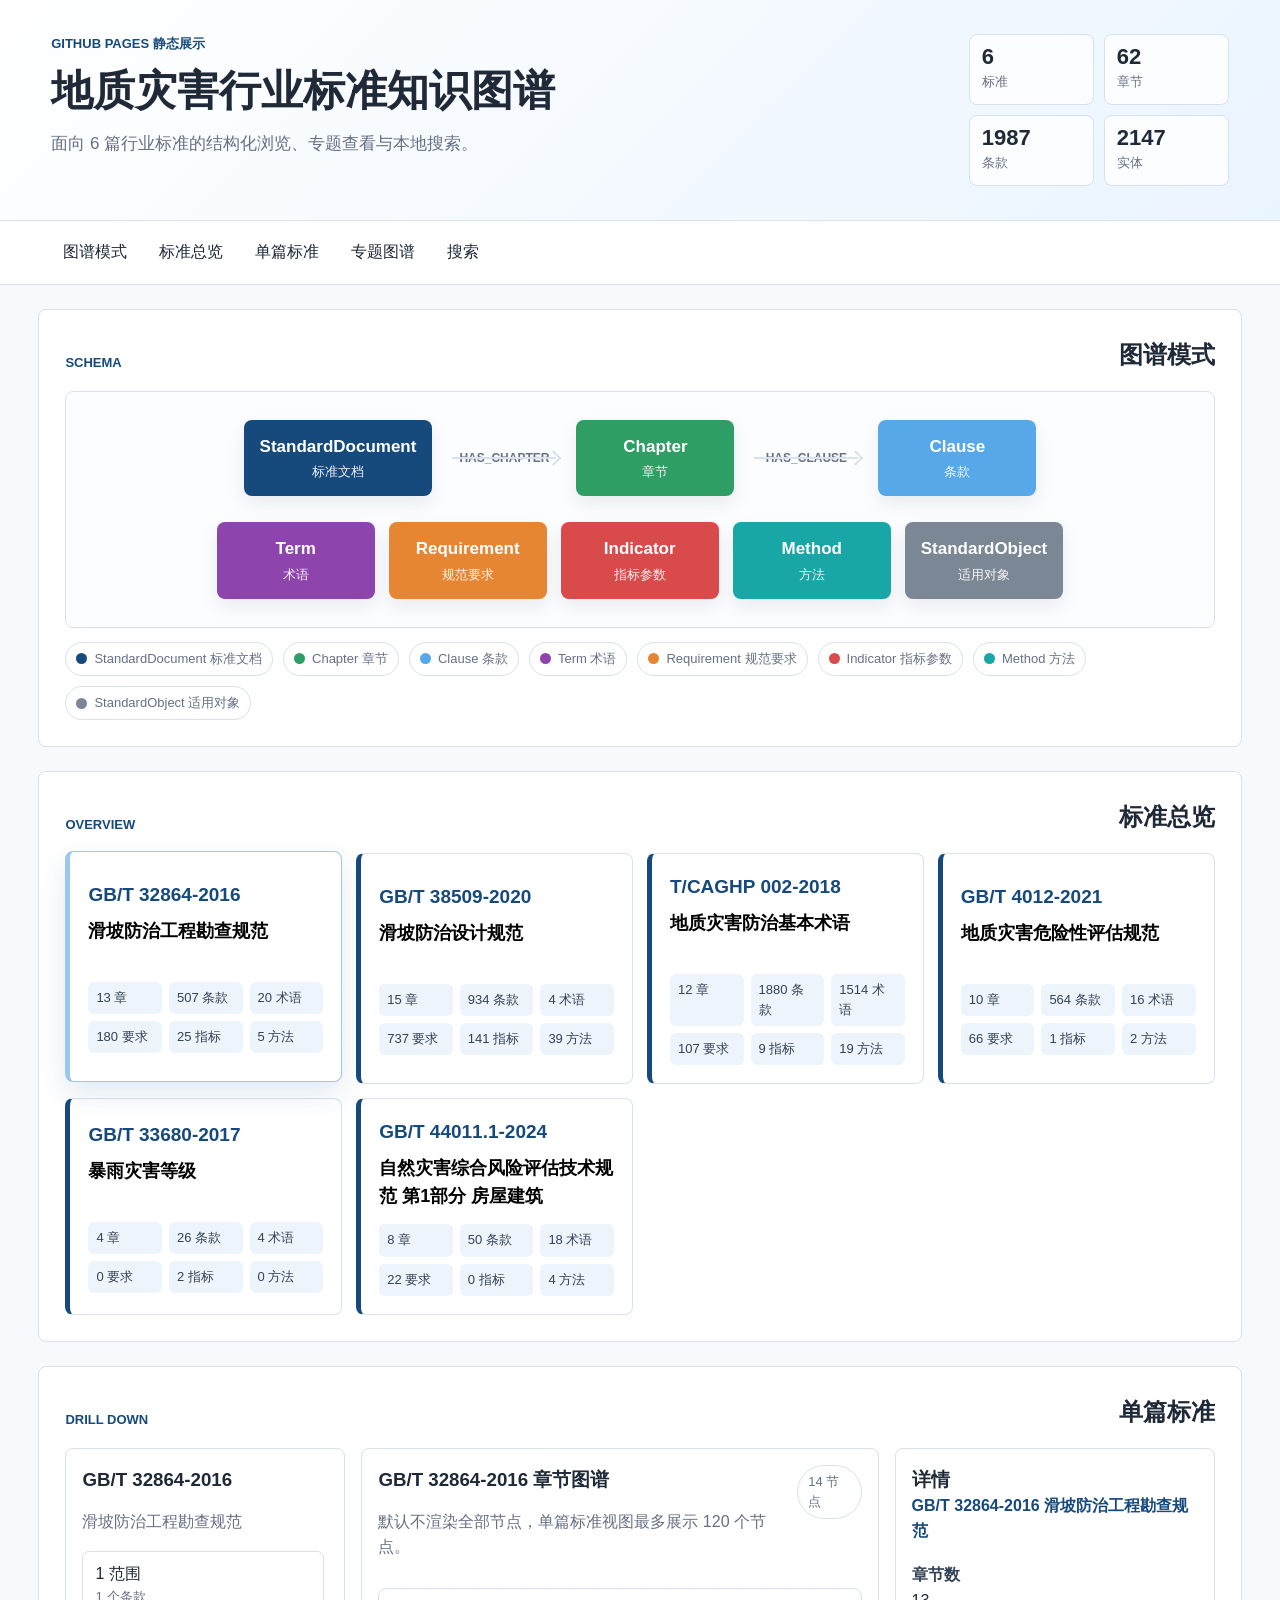
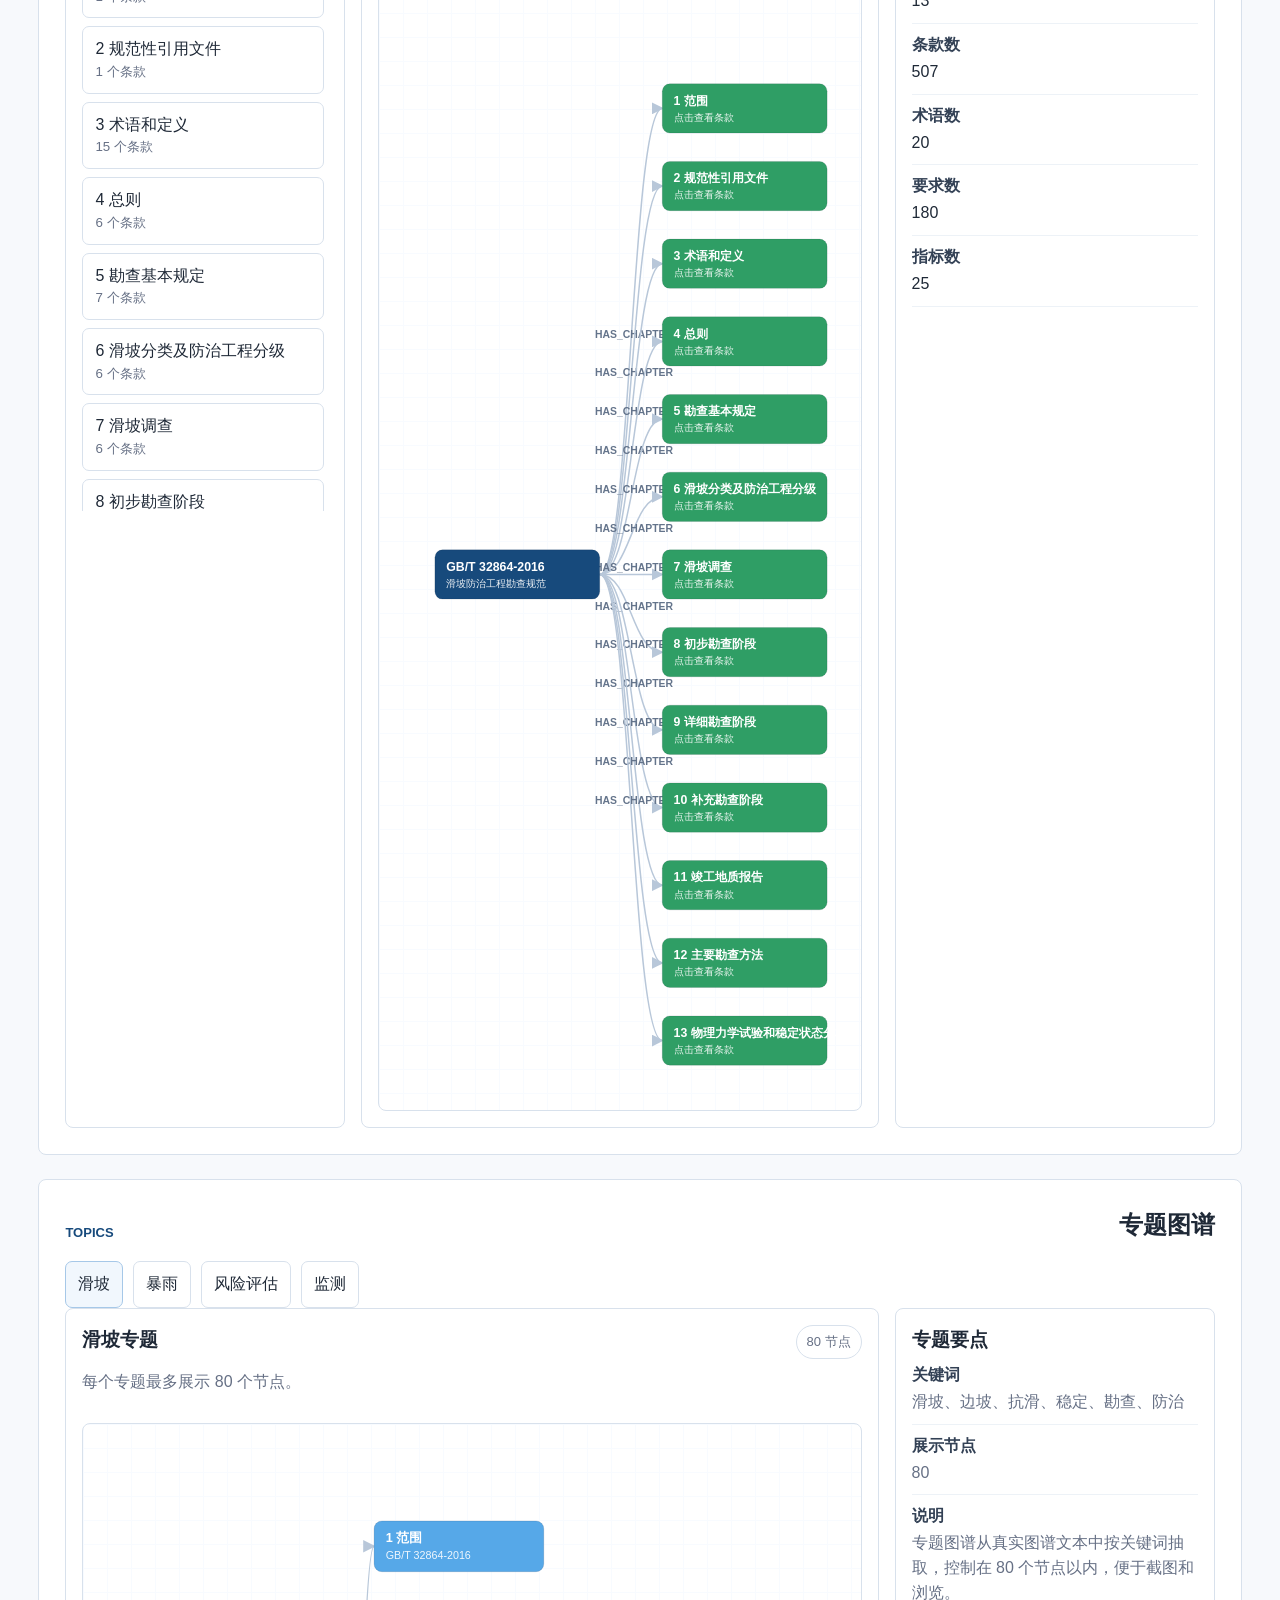
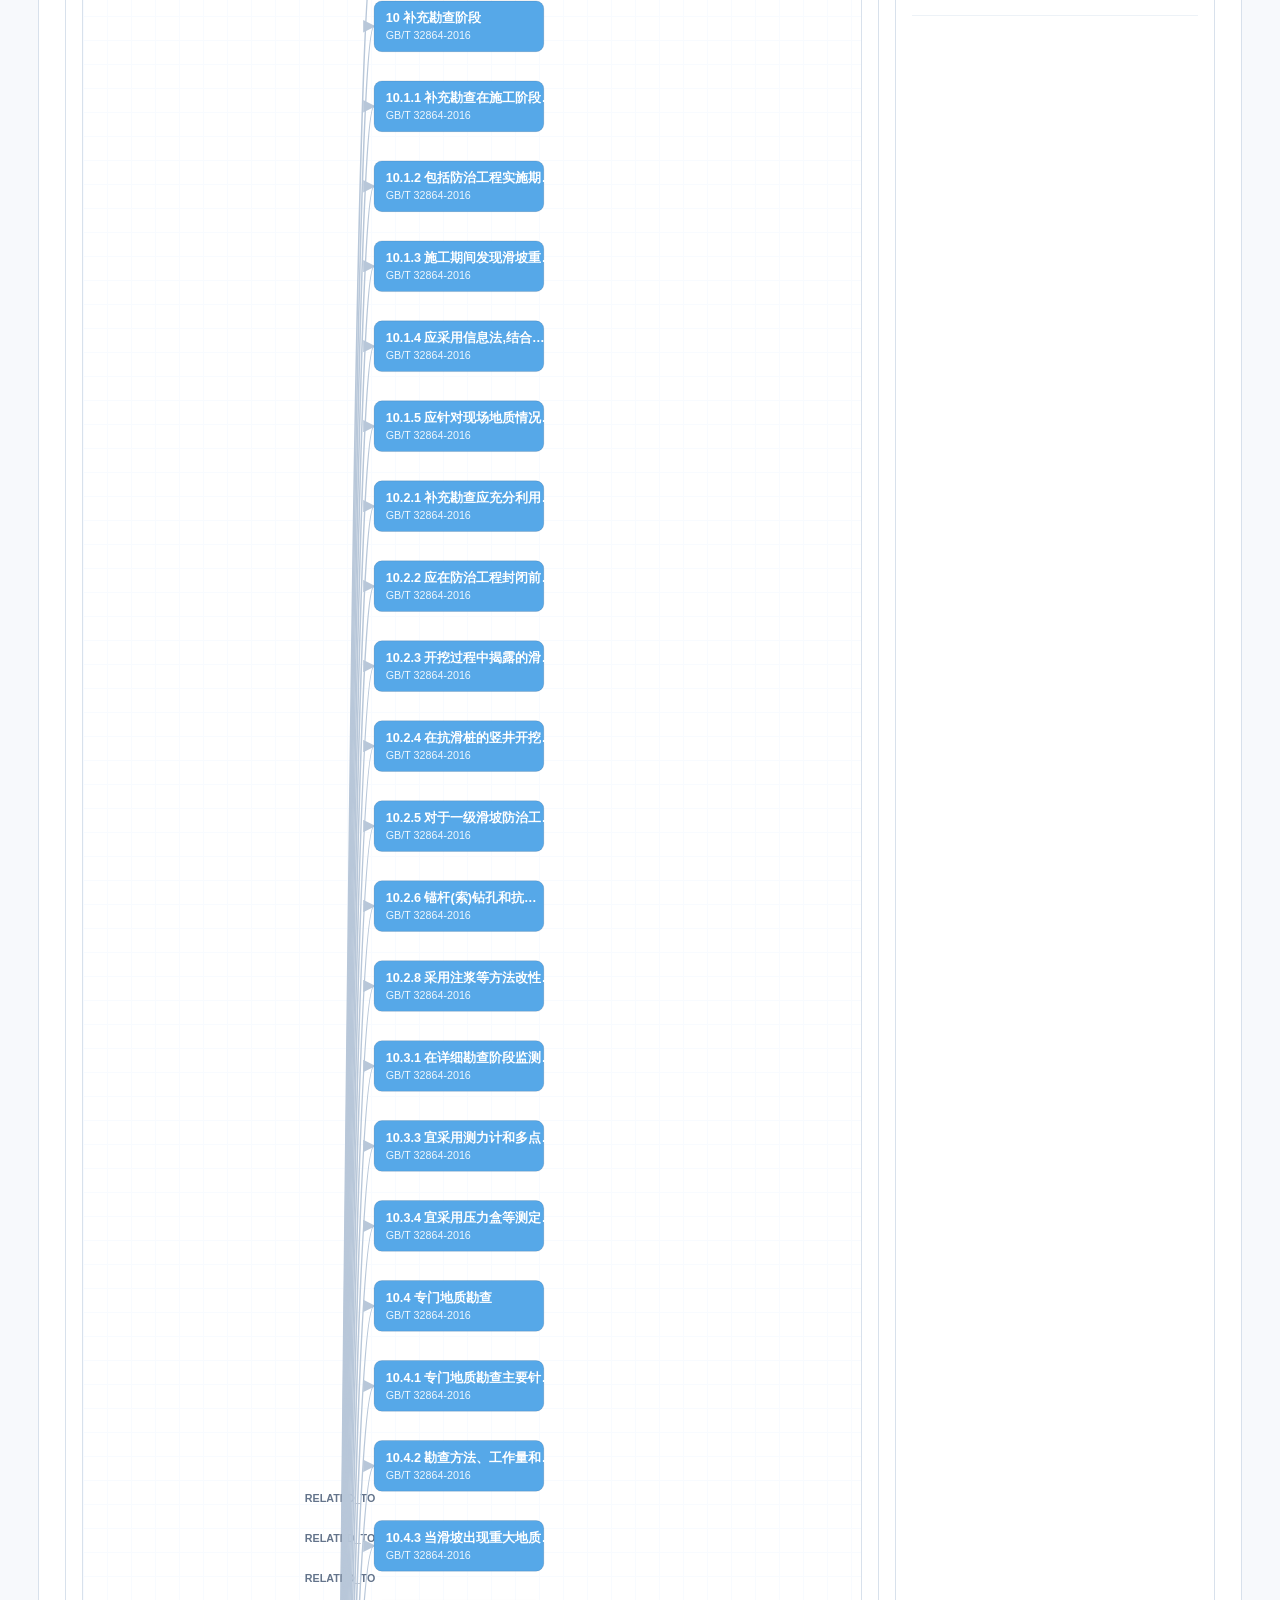
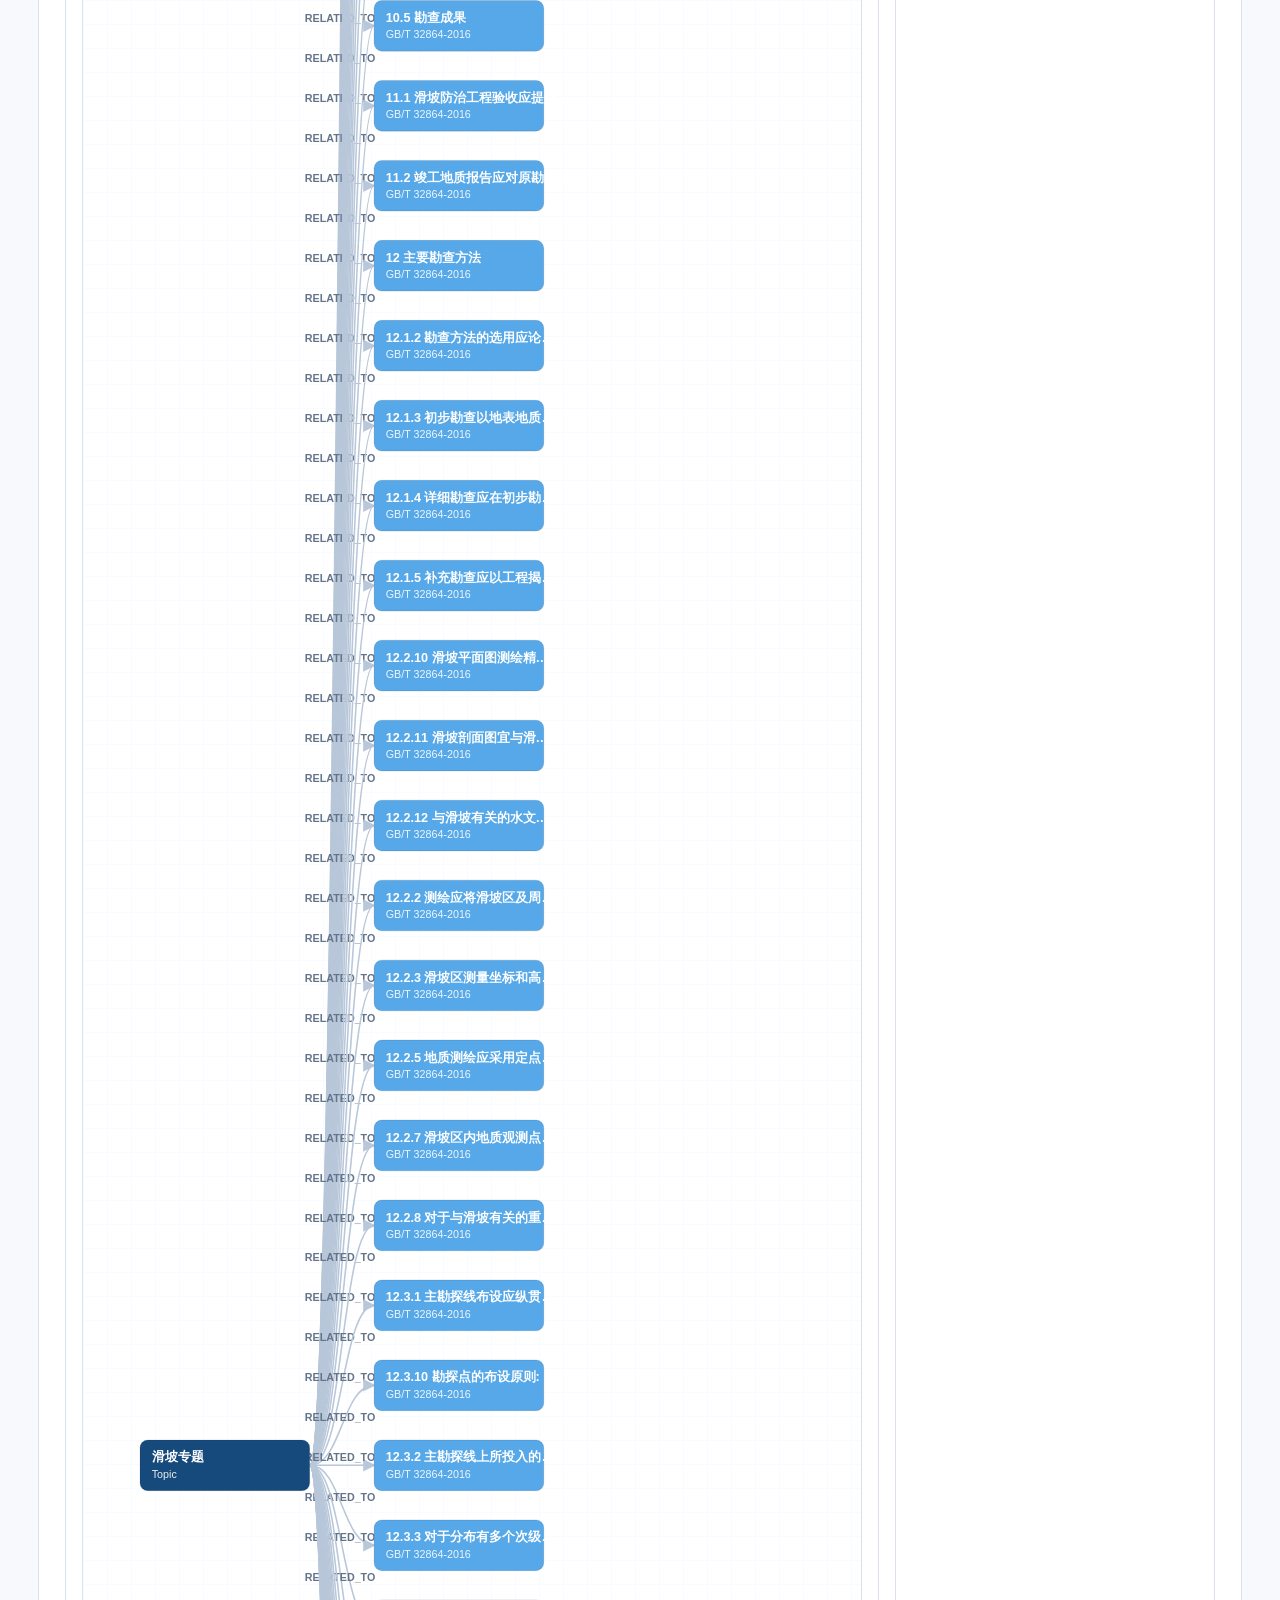
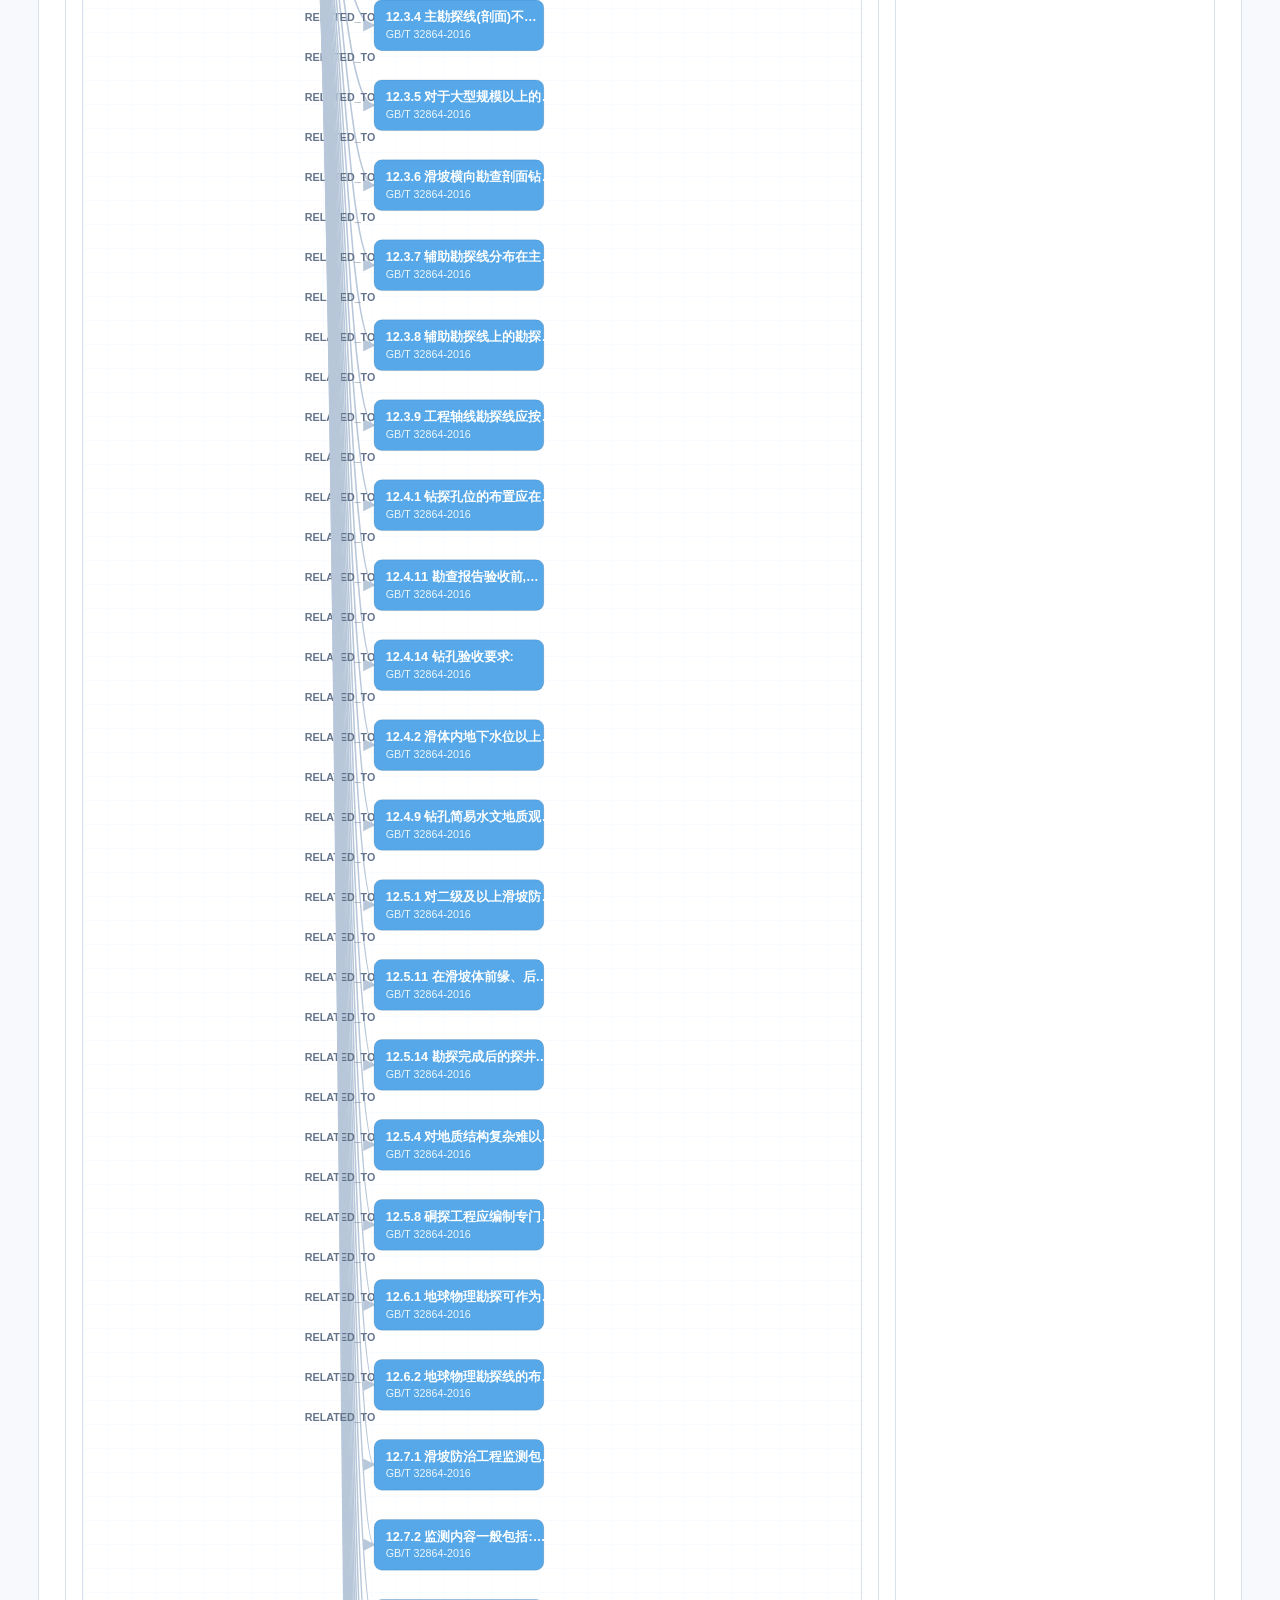
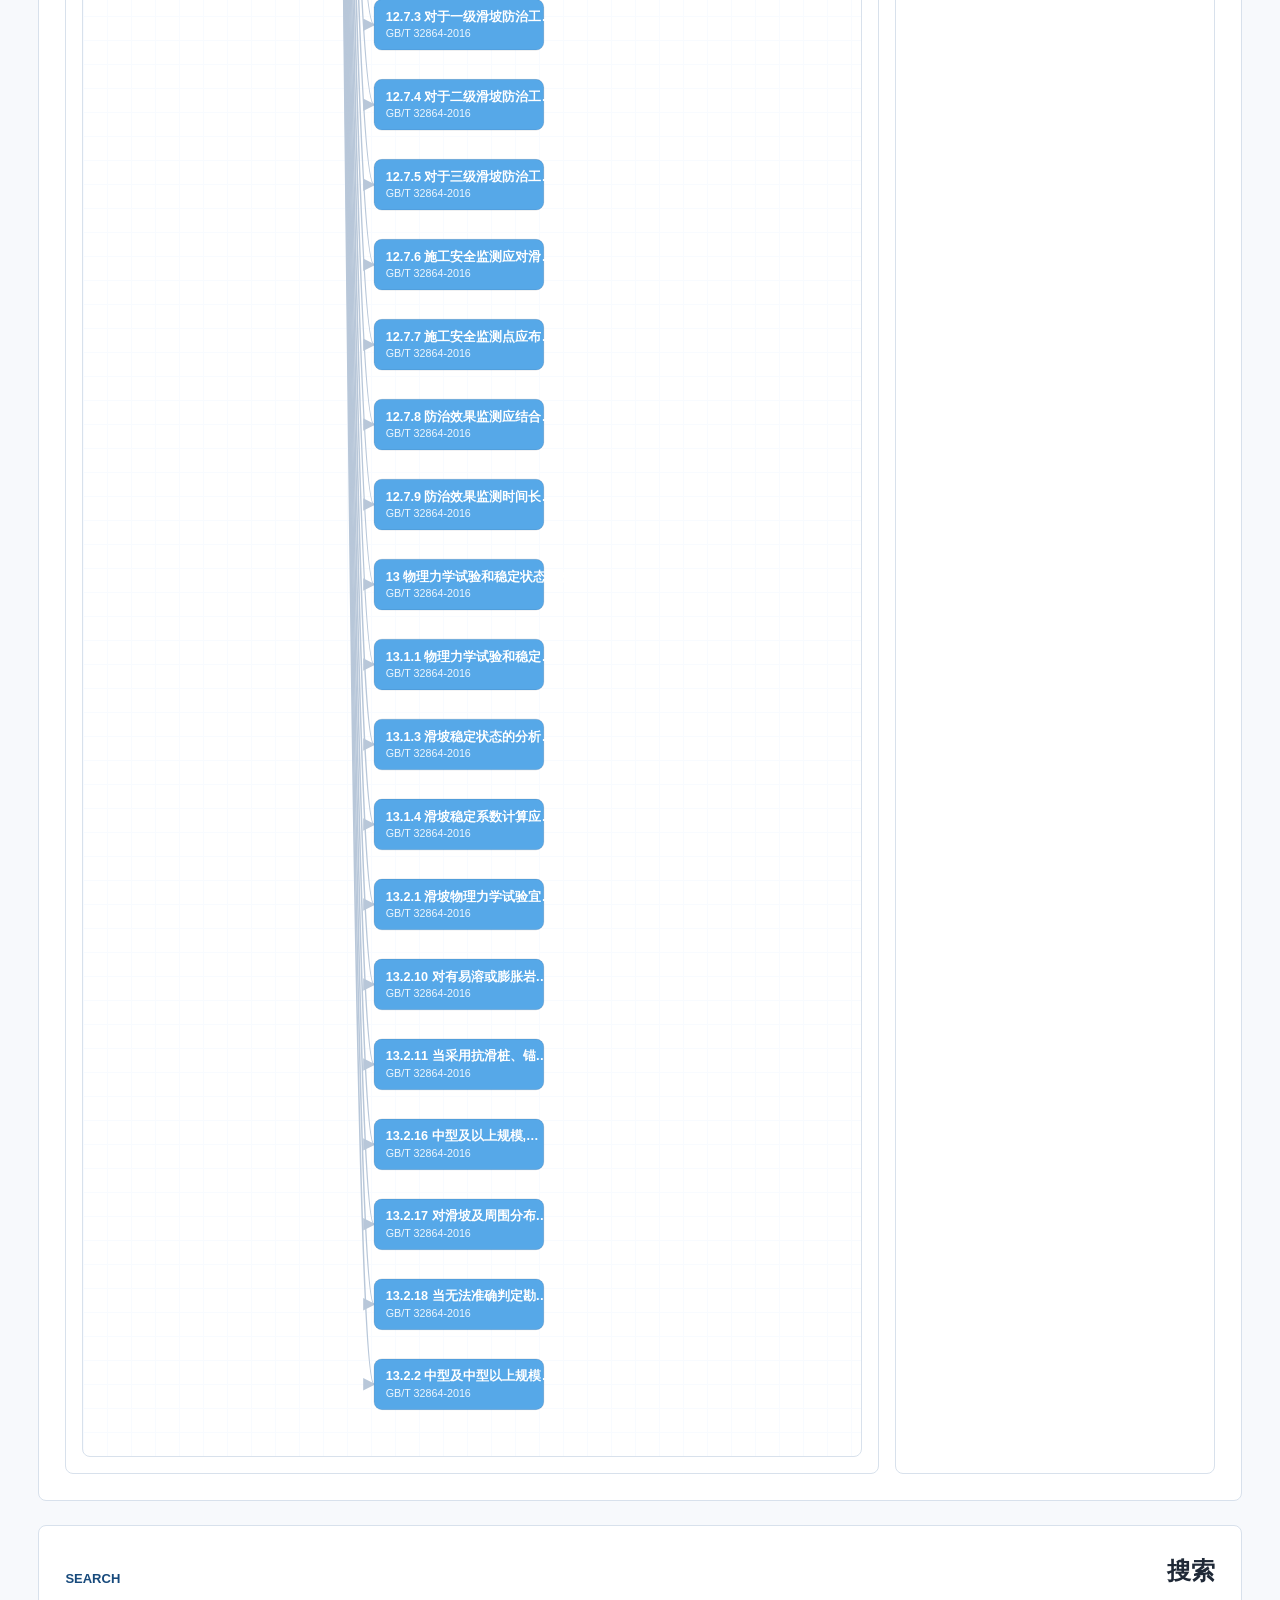
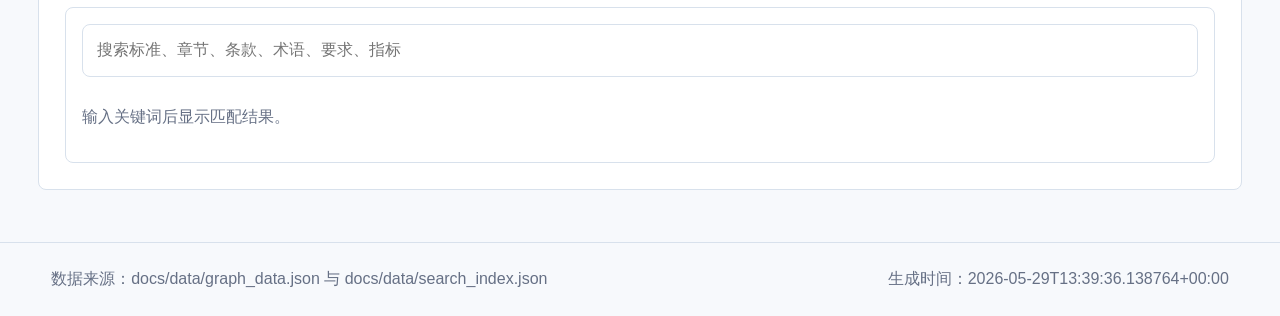
==== docs/index.html @ 3319485c "add GitHub Pages knowledge graph site" ====
<!doctype html>
<html lang="zh-CN">
<head>
  <meta charset="utf-8">
  <meta name="viewport" content="width=device-width, initial-scale=1">
  <title>地质灾害行业标准知识图谱</title>
  <link rel="stylesheet" href="assets/style.css">
</head>
<body>
  <header class="site-header">
    <div>
      <p class="eyebrow">GitHub Pages 静态展示</p>
      <h1>地质灾害行业标准知识图谱</h1>
      <p class="subtitle">面向 6 篇行业标准的结构化浏览、专题查看与本地搜索。</p>
    </div>
    <div class="header-stats" id="headerStats" aria-live="polite"></div>
  </header>

  <nav class="top-nav" aria-label="页面导航">
    <a href="#schema">图谱模式</a>
    <a href="#standards">标准总览</a>
    <a href="#single">单篇标准</a>
    <a href="#topics">专题图谱</a>
    <a href="#search">搜索</a>
  </nav>

  <main>
    <section class="section" id="schema">
      <div class="section-title">
        <p class="eyebrow">Schema</p>
        <h2>图谱模式</h2>
      </div>
      <div class="schema-panel" aria-label="知识图谱模式图">
        <div class="schema-row">
          <div class="schema-node standard">StandardDocument<br><span>标准文档</span></div>
          <div class="schema-arrow">HAS_CHAPTER</div>
          <div class="schema-node chapter">Chapter<br><span>章节</span></div>
          <div class="schema-arrow">HAS_CLAUSE</div>
          <div class="schema-node clause">Clause<br><span>条款</span></div>
        </div>
        <div class="schema-branches">
          <div class="schema-node term">Term<br><span>术语</span></div>
          <div class="schema-node requirement">Requirement<br><span>规范要求</span></div>
          <div class="schema-node indicator">Indicator<br><span>指标参数</span></div>
          <div class="schema-node method">Method<br><span>方法</span></div>
          <div class="schema-node object">StandardObject<br><span>适用对象</span></div>
        </div>
      </div>
      <div class="legend" id="legend"></div>
    </section>

    <section class="section" id="standards">
      <div class="section-title">
        <p class="eyebrow">Overview</p>
        <h2>标准总览</h2>
      </div>
      <div class="standard-grid" id="standardGrid"></div>
    </section>

    <section class="section" id="single">
      <div class="section-title">
        <p class="eyebrow">Drill Down</p>
        <h2>单篇标准</h2>
      </div>
      <div class="workspace">
        <aside class="browser-panel">
          <h3 id="activeStandardTitle">请选择一篇标准</h3>
          <p id="activeStandardMeta" class="muted">点击上方标准卡片后展示章节。</p>
          <div class="list" id="chapterList"></div>
        </aside>
        <section class="graph-panel">
          <div class="panel-toolbar">
            <div>
              <h3 id="graphTitle">标准章节图谱</h3>
              <p id="graphHint" class="muted">默认不渲染全部节点，单篇标准视图最多展示 120 个节点。</p>
            </div>
            <span class="node-counter" id="nodeCounter">0 节点</span>
          </div>
          <div class="graph-stage" id="graphStage" aria-label="知识图谱展示区"></div>
        </section>
        <aside class="detail-panel">
          <h3>详情</h3>
          <div id="detailBox" class="detail-box muted">点击章节、条款、术语、要求或指标查看详情。</div>
        </aside>
      </div>
    </section>

    <section class="section" id="topics">
      <div class="section-title">
        <p class="eyebrow">Topics</p>
        <h2>专题图谱</h2>
      </div>
      <div class="topic-actions" id="topicActions"></div>
      <div class="topic-layout">
        <div class="graph-panel">
          <div class="panel-toolbar">
            <div>
              <h3 id="topicTitle">滑坡专题</h3>
              <p class="muted">每个专题最多展示 80 个节点。</p>
            </div>
            <span class="node-counter" id="topicCounter">0 节点</span>
          </div>
          <div class="graph-stage compact" id="topicStage" aria-label="专题图谱展示区"></div>
        </div>
        <aside class="detail-panel">
          <h3>专题要点</h3>
          <div id="topicDetail" class="detail-box muted"></div>
        </aside>
      </div>
    </section>

    <section class="section" id="search">
      <div class="section-title">
        <p class="eyebrow">Search</p>
        <h2>搜索</h2>
      </div>
      <div class="search-panel">
        <input id="searchInput" type="search" placeholder="搜索标准、章节、条款、术语、要求、指标" autocomplete="off">
        <div id="searchResults" class="search-results"></div>
      </div>
    </section>
  </main>

  <footer>
    <span>数据来源：docs/data/graph_data.json 与 docs/data/search_index.json</span>
    <span id="generatedAt"></span>
  </footer>

  <iframe id="graphDataFrame" title="graph data" src="data/graph_data.json" hidden></iframe>
  <iframe id="searchDataFrame" title="search data" src="data/search_index.json" hidden></iframe>
  <script src="assets/app.js"></script>
</body>
</html>
---- docs/assets/style.css ----
:root {
  --bg: #f7f9fc;
  --panel: #ffffff;
  --ink: #1f2937;
  --muted: #667085;
  --line: #d8e1ec;
  --soft: #eef4fb;
  --standard: #174a7c;
  --chapter: #2f9e65;
  --clause: #56a8e8;
  --term: #8e44ad;
  --requirement: #e68632;
  --indicator: #d94b4b;
  --method: #18a6a6;
  --object: #7b8794;
}

* {
  box-sizing: border-box;
}

body {
  margin: 0;
  background: var(--bg);
  color: var(--ink);
  font-family: -apple-system, BlinkMacSystemFont, "Segoe UI", "PingFang SC", "Microsoft YaHei", sans-serif;
  line-height: 1.55;
}

button,
input {
  font: inherit;
}

.site-header {
  display: flex;
  justify-content: space-between;
  gap: 24px;
  padding: 34px clamp(20px, 4vw, 56px);
  background: linear-gradient(135deg, #ffffff 0%, #eaf4ff 100%);
  border-bottom: 1px solid var(--line);
}

.site-header h1 {
  margin: 4px 0 8px;
  font-size: clamp(28px, 4vw, 42px);
  letter-spacing: 0;
}

.subtitle {
  margin: 0;
  color: var(--muted);
  font-size: 17px;
}

.eyebrow {
  margin: 0;
  color: var(--standard);
  font-size: 13px;
  font-weight: 700;
  text-transform: uppercase;
}

.header-stats {
  display: grid;
  grid-template-columns: repeat(2, minmax(92px, 1fr));
  gap: 10px;
  min-width: 260px;
  align-self: center;
}

.stat-pill {
  padding: 10px 12px;
  border: 1px solid var(--line);
  border-radius: 8px;
  background: rgba(255, 255, 255, .78);
}

.stat-pill strong {
  display: block;
  font-size: 22px;
  line-height: 1.1;
}

.stat-pill span {
  color: var(--muted);
  font-size: 13px;
}

.top-nav {
  position: sticky;
  top: 0;
  z-index: 20;
  display: flex;
  gap: 8px;
  padding: 12px clamp(20px, 4vw, 56px);
  background: rgba(255, 255, 255, .94);
  border-bottom: 1px solid var(--line);
  backdrop-filter: blur(10px);
}

.top-nav a {
  color: var(--ink);
  text-decoration: none;
  padding: 7px 12px;
  border-radius: 6px;
}

.top-nav a:hover {
  background: var(--soft);
  color: var(--standard);
}

main {
  padding: 0 clamp(16px, 3vw, 42px) 28px;
}

.section {
  max-width: 1440px;
  margin: 24px auto;
  padding: 26px;
  background: var(--panel);
  border: 1px solid var(--line);
  border-radius: 8px;
}

.section-title {
  display: flex;
  align-items: flex-end;
  justify-content: space-between;
  gap: 20px;
  margin-bottom: 18px;
}

.section-title h2,
.panel-toolbar h3,
.browser-panel h3,
.detail-panel h3 {
  margin: 0;
}

.schema-panel {
  padding: 28px;
  border: 1px solid var(--line);
  border-radius: 8px;
  background: #fbfdff;
  overflow-x: auto;
}

.schema-row,
.schema-branches {
  display: flex;
  align-items: center;
  justify-content: center;
  gap: 14px;
}

.schema-branches {
  margin-top: 26px;
  flex-wrap: wrap;
}

.schema-node {
  min-width: 158px;
  padding: 14px 16px;
  color: #fff;
  text-align: center;
  border-radius: 8px;
  box-shadow: 0 8px 18px rgba(31, 41, 55, .08);
  font-size: 17px;
  font-weight: 700;
}

.schema-node span {
  display: block;
  margin-top: 2px;
  font-size: 13px;
  font-weight: 500;
  opacity: .92;
}

.standard,
.type-StandardDocument { background: var(--standard); }
.chapter,
.type-Chapter { background: var(--chapter); }
.clause,
.type-Clause { background: var(--clause); }
.term,
.type-Term { background: var(--term); }
.requirement,
.type-Requirement { background: var(--requirement); }
.indicator,
.type-Indicator { background: var(--indicator); }
.method,
.type-Method { background: var(--method); }
.object,
.type-StandardObject { background: var(--object); }

.schema-arrow {
  position: relative;
  min-width: 116px;
  color: var(--muted);
  text-align: center;
  font-size: 12px;
  font-weight: 700;
}

.schema-arrow::before {
  content: "";
  position: absolute;
  left: 6px;
  right: 6px;
  top: 50%;
  height: 2px;
  background: var(--line);
  transform: translateY(-50%);
  z-index: 0;
}

.schema-arrow::after {
  content: "";
  position: absolute;
  right: 3px;
  top: 50%;
  width: 9px;
  height: 9px;
  border-top: 2px solid var(--line);
  border-right: 2px solid var(--line);
  transform: translateY(-50%) rotate(45deg);
}

.schema-arrow {
  text-shadow: 0 0 6px #fff;
}

.legend,
.topic-actions {
  display: flex;
  gap: 10px;
  flex-wrap: wrap;
  margin-top: 14px;
}

.legend-item,
.node-counter,
.tag {
  display: inline-flex;
  align-items: center;
  gap: 7px;
  padding: 6px 10px;
  border: 1px solid var(--line);
  border-radius: 999px;
  background: #fff;
  color: var(--muted);
  font-size: 13px;
}

.legend-dot {
  width: 11px;
  height: 11px;
  border-radius: 50%;
}

.standard-grid {
  display: grid;
  grid-template-columns: repeat(auto-fit, minmax(260px, 1fr));
  gap: 14px;
}

.standard-card {
  min-height: 190px;
  padding: 18px;
  text-align: left;
  border: 1px solid var(--line);
  border-left: 5px solid var(--standard);
  border-radius: 8px;
  background: #fff;
  cursor: pointer;
  transition: transform .16s ease, box-shadow .16s ease, border-color .16s ease;
}

.standard-card:hover,
.standard-card.active {
  transform: translateY(-2px);
  border-color: #9cc7ec;
  box-shadow: 0 12px 28px rgba(23, 74, 124, .12);
}

.standard-card strong {
  display: block;
  color: var(--standard);
  font-size: 19px;
}

.standard-card h3 {
  min-height: 50px;
  margin: 8px 0 14px;
  font-size: 18px;
}

.card-stats {
  display: grid;
  grid-template-columns: repeat(3, 1fr);
  gap: 7px;
}

.card-stats span {
  padding: 6px 8px;
  border-radius: 6px;
  background: var(--soft);
  color: #334155;
  font-size: 13px;
}

.workspace,
.topic-layout {
  display: grid;
  grid-template-columns: 280px minmax(0, 1fr) 320px;
  gap: 16px;
}

.topic-layout {
  grid-template-columns: minmax(0, 1fr) 320px;
}

.browser-panel,
.graph-panel,
.detail-panel,
.search-panel {
  min-width: 0;
  padding: 16px;
  border: 1px solid var(--line);
  border-radius: 8px;
  background: #fff;
}

.panel-toolbar {
  display: flex;
  align-items: flex-start;
  justify-content: space-between;
  gap: 16px;
  margin-bottom: 12px;
}

.muted {
  color: var(--muted);
}

.list {
  display: grid;
  gap: 8px;
  max-height: 560px;
  overflow: auto;
  padding-right: 4px;
}

.list-button,
.topic-button {
  width: 100%;
  padding: 10px 12px;
  text-align: left;
  color: var(--ink);
  border: 1px solid var(--line);
  border-radius: 7px;
  background: #fff;
  cursor: pointer;
}

.list-button:hover,
.list-button.active,
.topic-button:hover,
.topic-button.active {
  border-color: #a6c8e8;
  background: #f1f7fd;
}

.list-button small {
  display: block;
  color: var(--muted);
}

.topic-button {
  width: auto;
}

.graph-stage {
  min-height: 560px;
  padding: 18px;
  border: 1px solid var(--line);
  border-radius: 8px;
  background:
    linear-gradient(#f8fbff 1px, transparent 1px),
    linear-gradient(90deg, #f8fbff 1px, transparent 1px);
  background-size: 24px 24px;
  overflow: auto;
}

.graph-stage.compact {
  min-height: 430px;
}

.graph-svg {
  width: 100%;
  min-width: 720px;
  height: auto;
  display: block;
}

.graph-edge {
  stroke: #b8c7d9;
  stroke-width: 1.6;
}

.graph-edge-label {
  fill: #64748b;
  font-size: 11px;
  font-weight: 600;
}

.graph-node rect {
  stroke: rgba(15, 23, 42, .12);
  stroke-width: 1;
  cursor: pointer;
}

.graph-node text {
  fill: #fff;
  font-size: 13px;
  font-weight: 700;
  pointer-events: none;
}

.graph-node .sub {
  font-size: 11px;
  font-weight: 500;
  opacity: .9;
}

.detail-box {
  max-height: 650px;
  overflow: auto;
}

.detail-box h4 {
  margin: 0 0 10px;
  color: var(--standard);
}

.detail-row {
  padding: 9px 0;
  border-bottom: 1px solid #edf2f7;
}

.detail-row b {
  display: block;
  margin-bottom: 2px;
  color: #334155;
}

.entity-group {
  margin-top: 12px;
}

.entity-list {
  display: grid;
  gap: 8px;
}

.entity-button {
  padding: 8px 10px;
  text-align: left;
  border: 1px solid var(--line);
  border-radius: 7px;
  background: #fbfdff;
  cursor: pointer;
}

.entity-button:hover {
  background: var(--soft);
}

.search-panel input {
  width: 100%;
  padding: 13px 14px;
  border: 1px solid var(--line);
  border-radius: 8px;
  outline: none;
}

.search-panel input:focus {
  border-color: #7bb6e8;
  box-shadow: 0 0 0 4px rgba(86, 168, 232, .14);
}

.search-results {
  display: grid;
  gap: 8px;
  margin-top: 12px;
}

.search-result {
  padding: 12px;
  text-align: left;
  border: 1px solid var(--line);
  border-radius: 8px;
  background: #fff;
  cursor: pointer;
}

.search-result:hover {
  background: #f7fbff;
}

.search-result strong {
  display: block;
}

footer {
  display: flex;
  justify-content: space-between;
  gap: 16px;
  padding: 24px clamp(20px, 4vw, 56px);
  color: var(--muted);
  border-top: 1px solid var(--line);
}

.load-error {
  max-width: 860px;
  margin: 30px auto;
  padding: 18px;
  border: 1px solid #f0b7b7;
  border-radius: 8px;
  background: #fff7f7;
  color: #8a1f1f;
}

@media (max-width: 1100px) {
  .site-header,
  .workspace,
  .topic-layout {
    grid-template-columns: 1fr;
  }

  .site-header {
    display: block;
  }

  .header-stats {
    margin-top: 20px;
  }

  .workspace,
  .topic-layout {
    display: grid;
  }
}

@media (max-width: 760px) {
  .top-nav {
    overflow-x: auto;
  }

  .section {
    padding: 18px;
  }

  .schema-row {
    justify-content: flex-start;
  }

  .schema-node {
    min-width: 145px;
  }

  .header-stats,
  .card-stats {
    grid-template-columns: repeat(2, 1fr);
  }
}
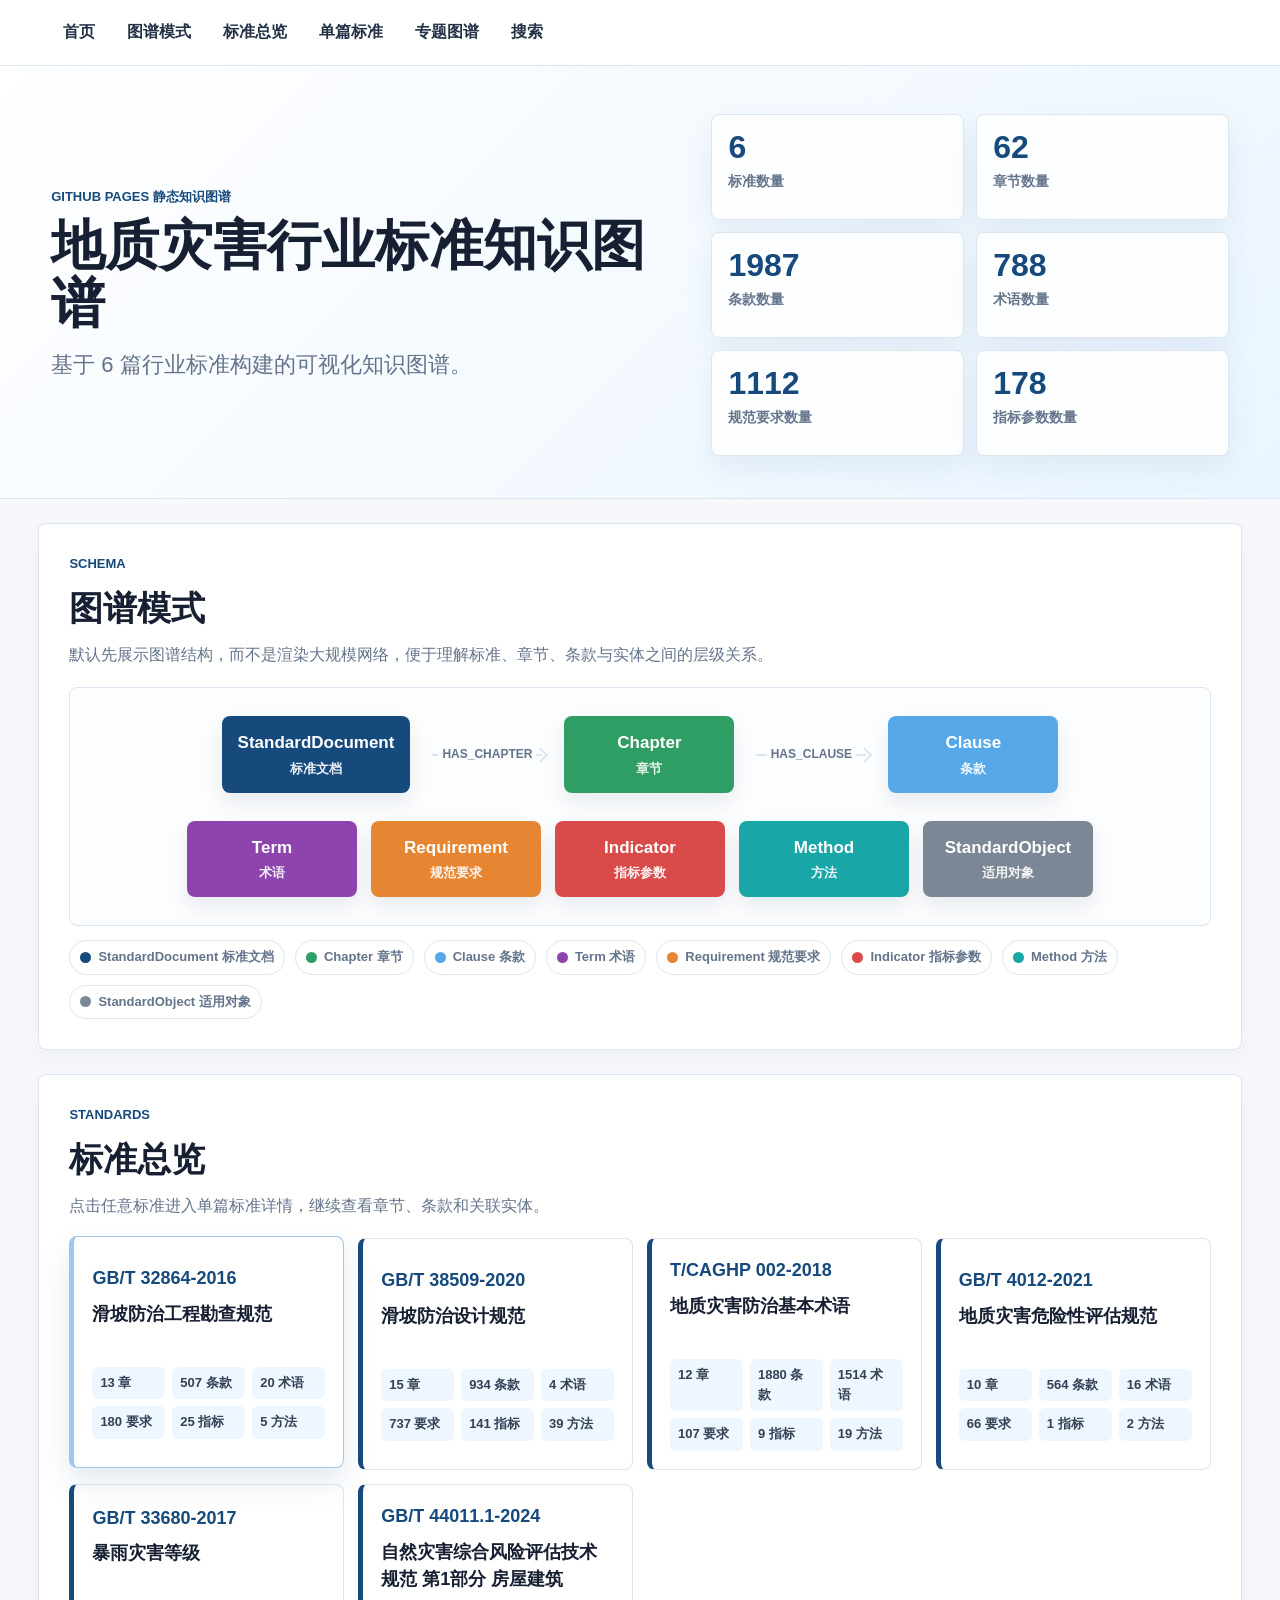
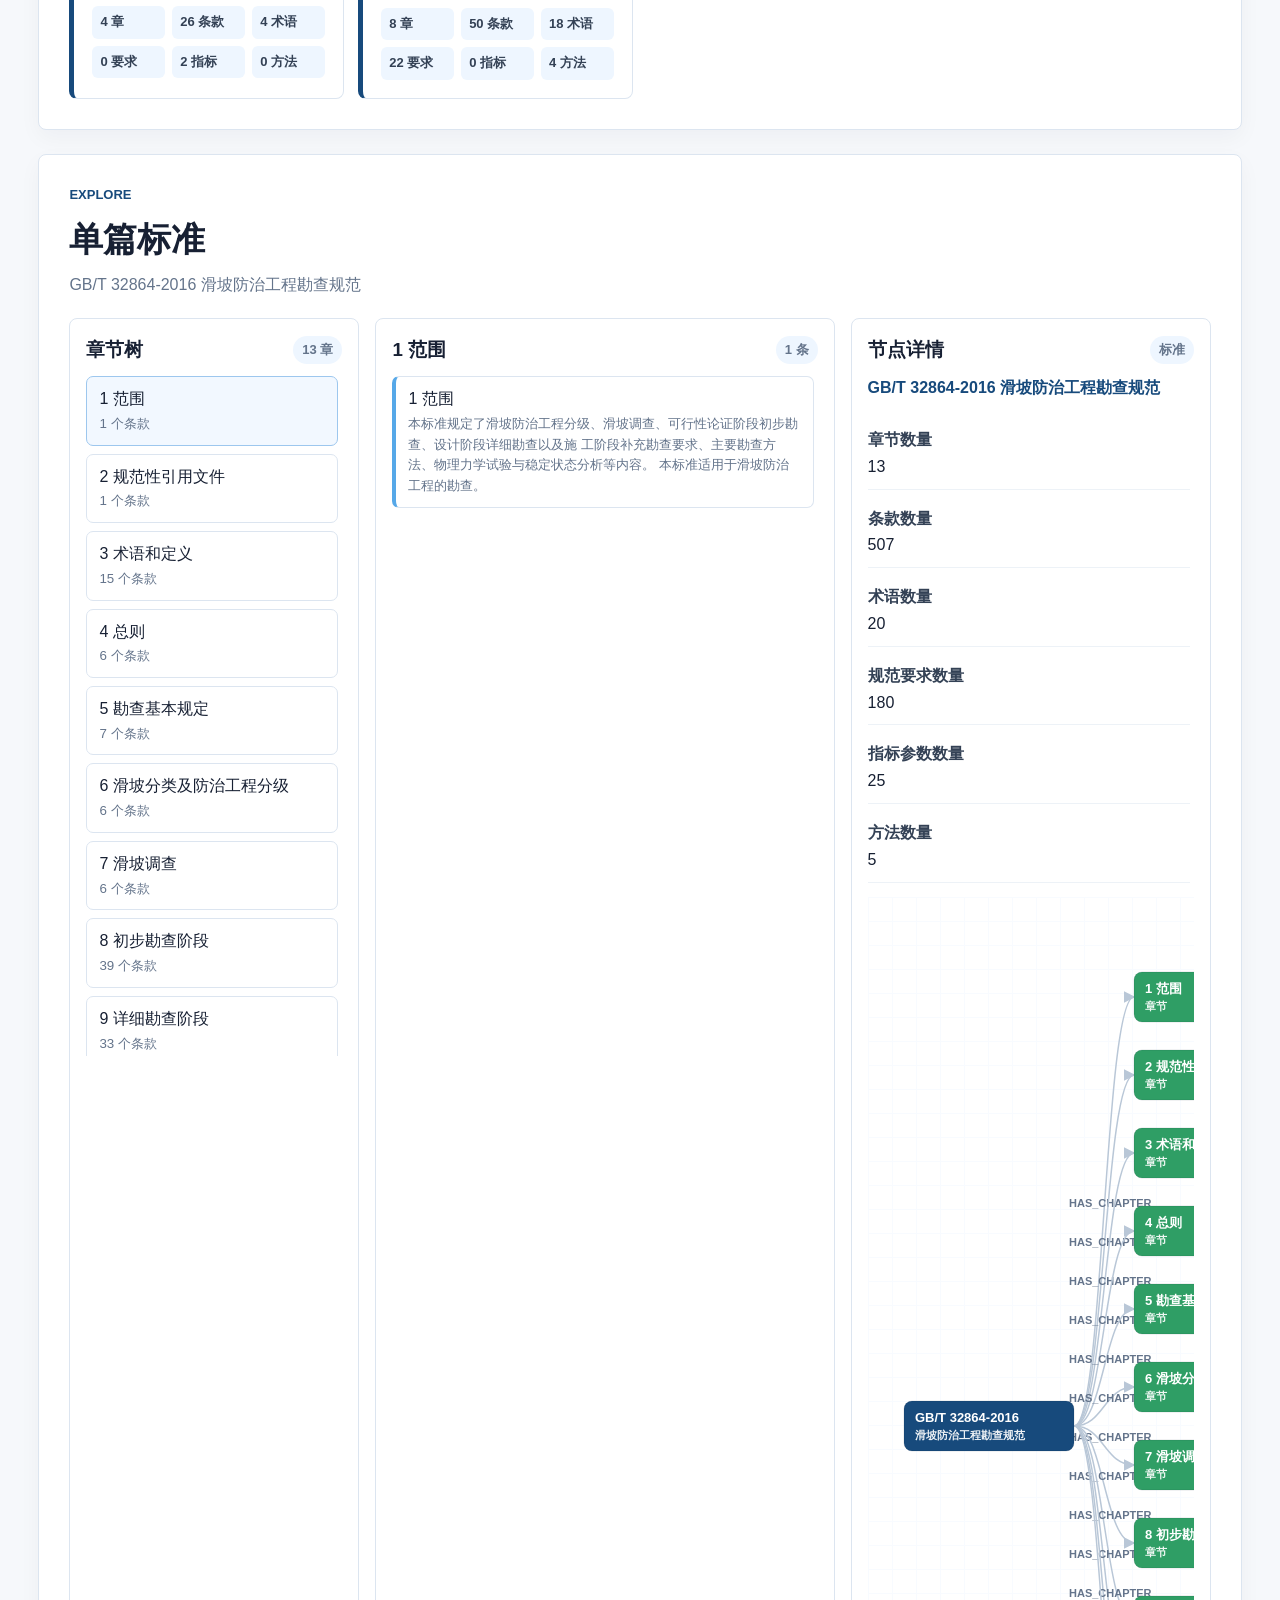
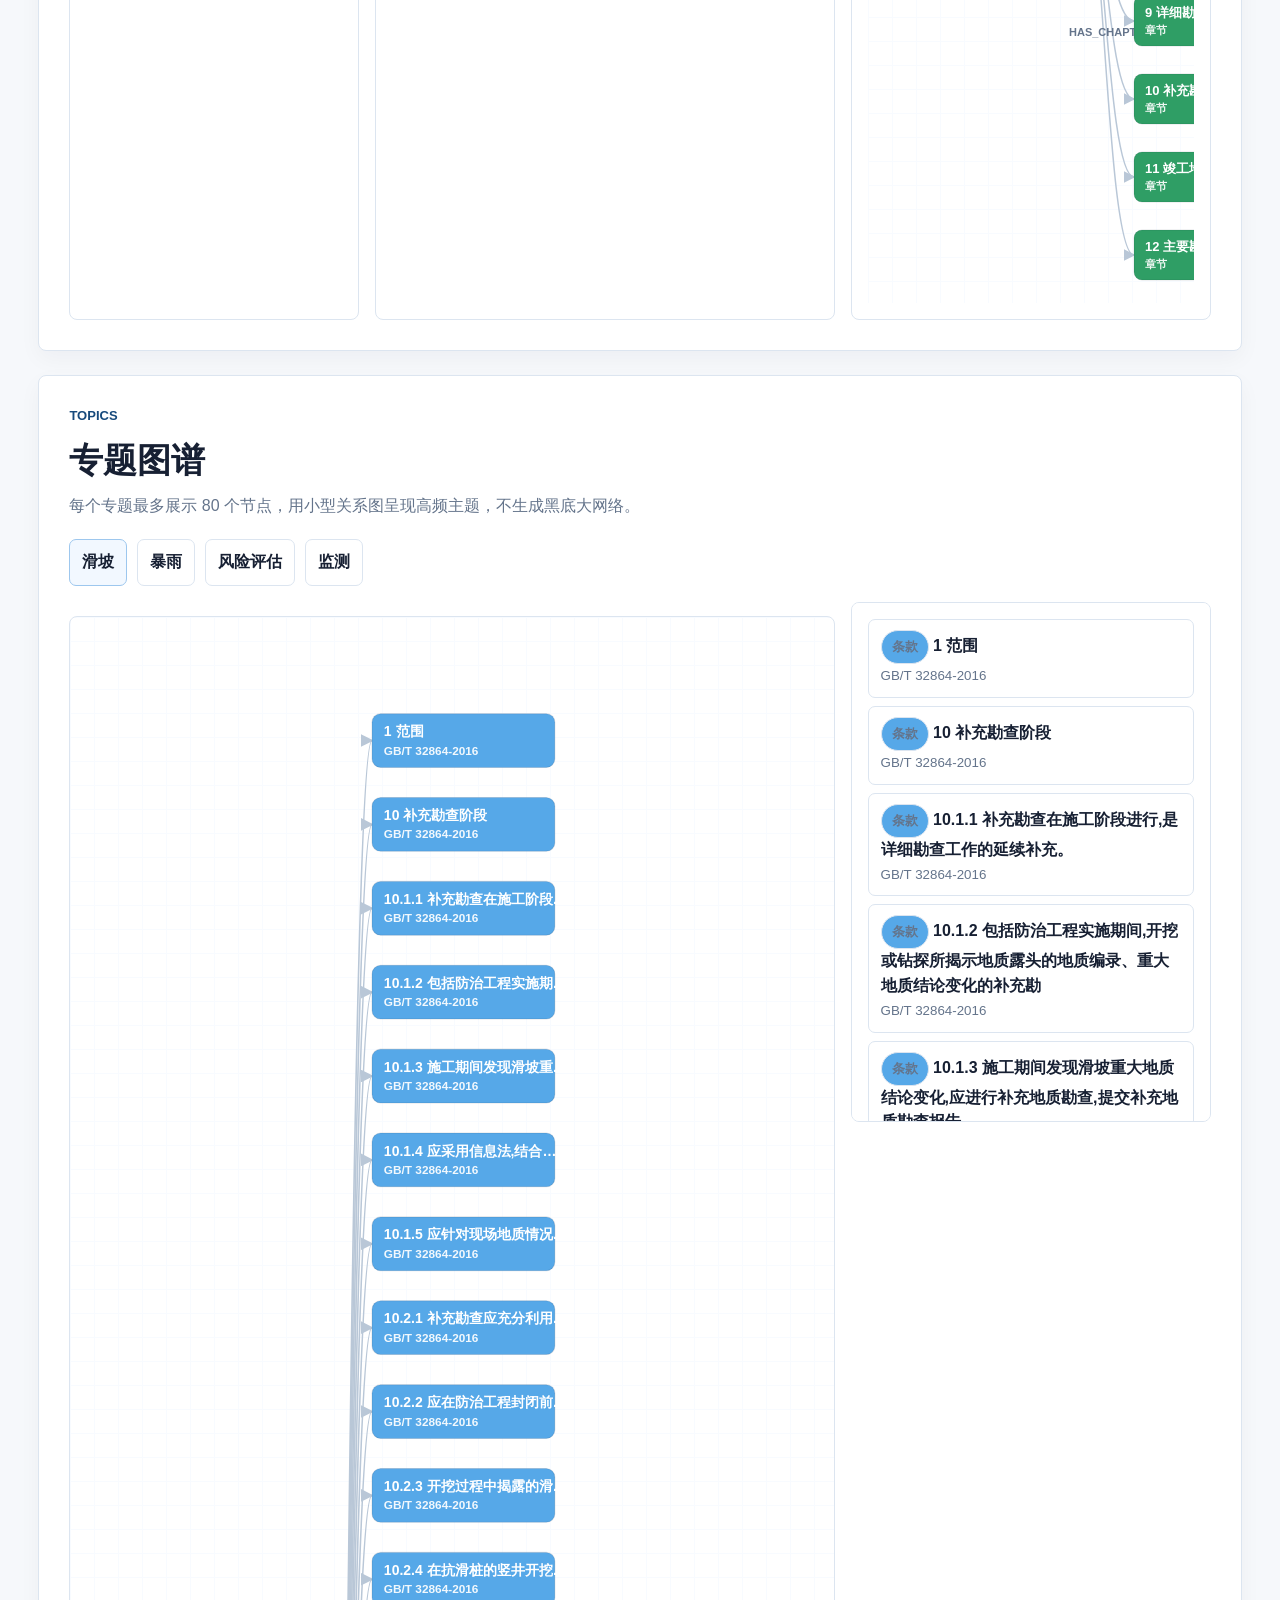
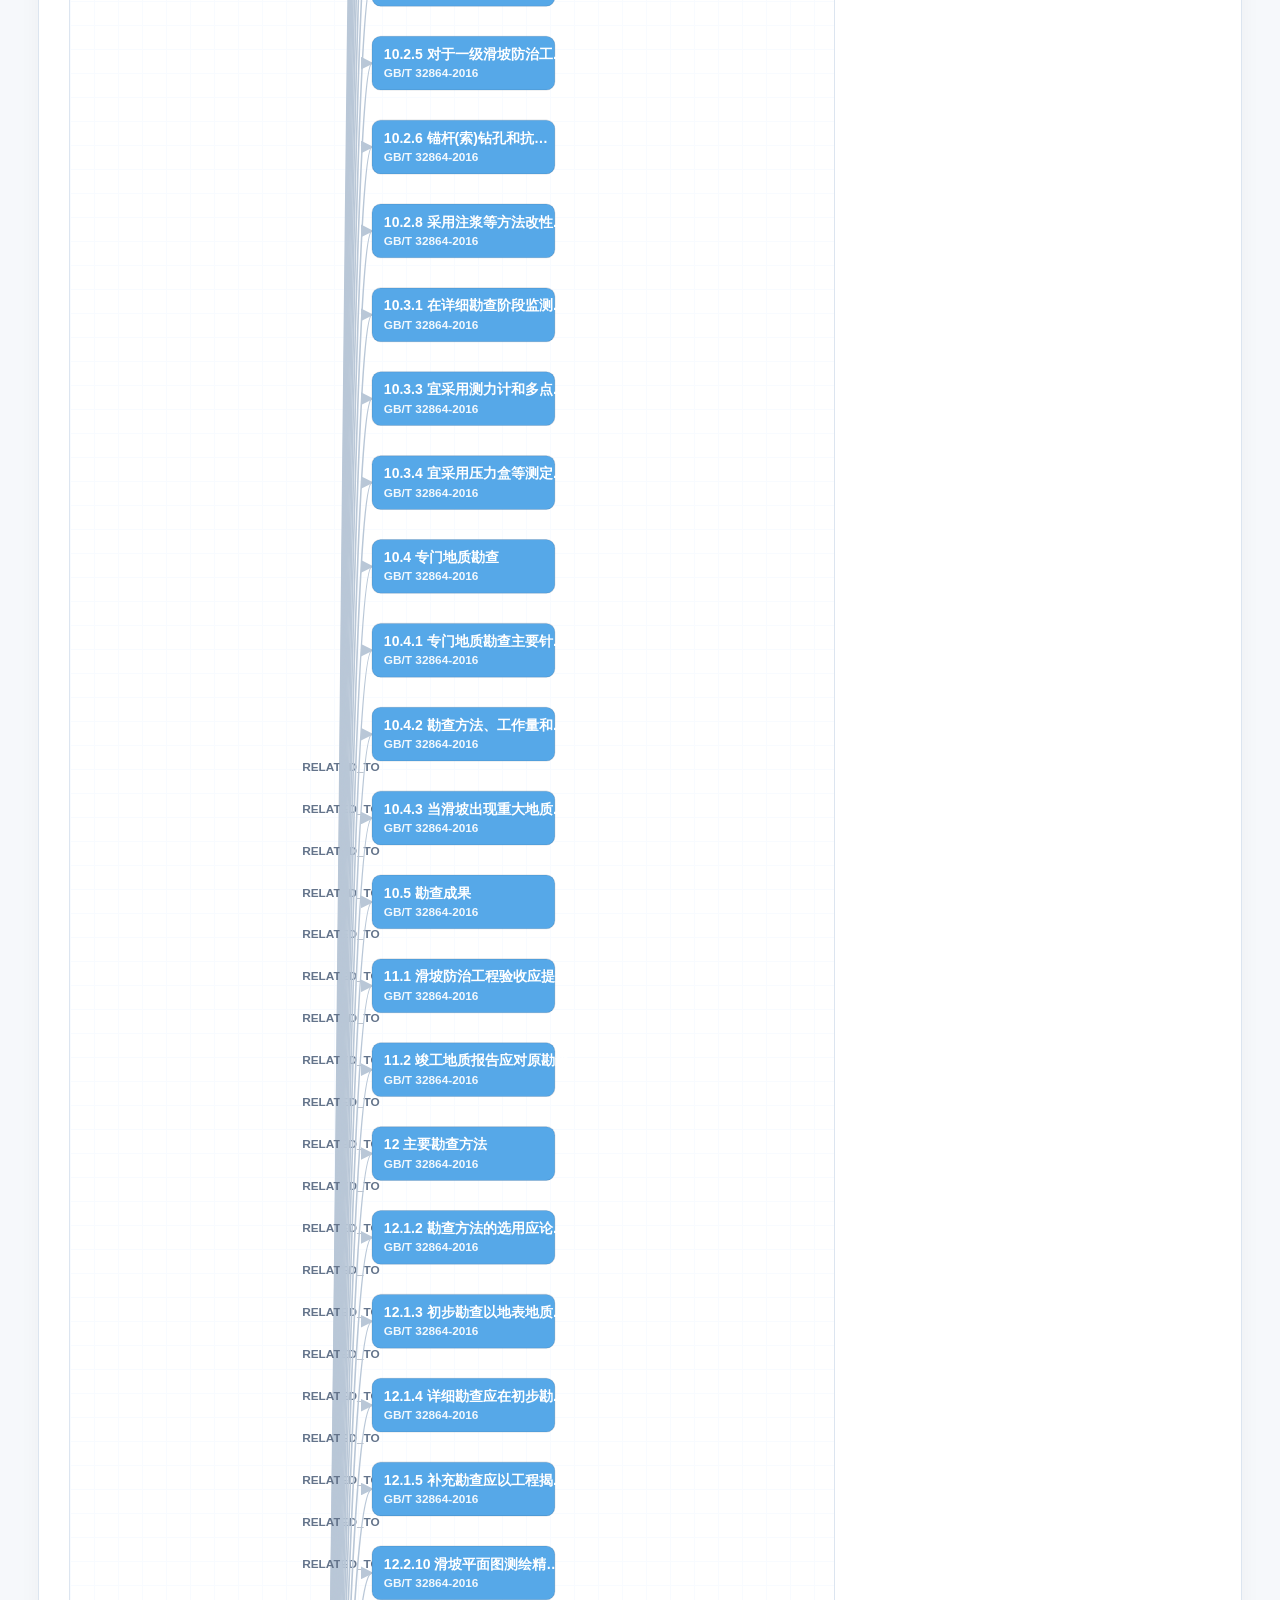
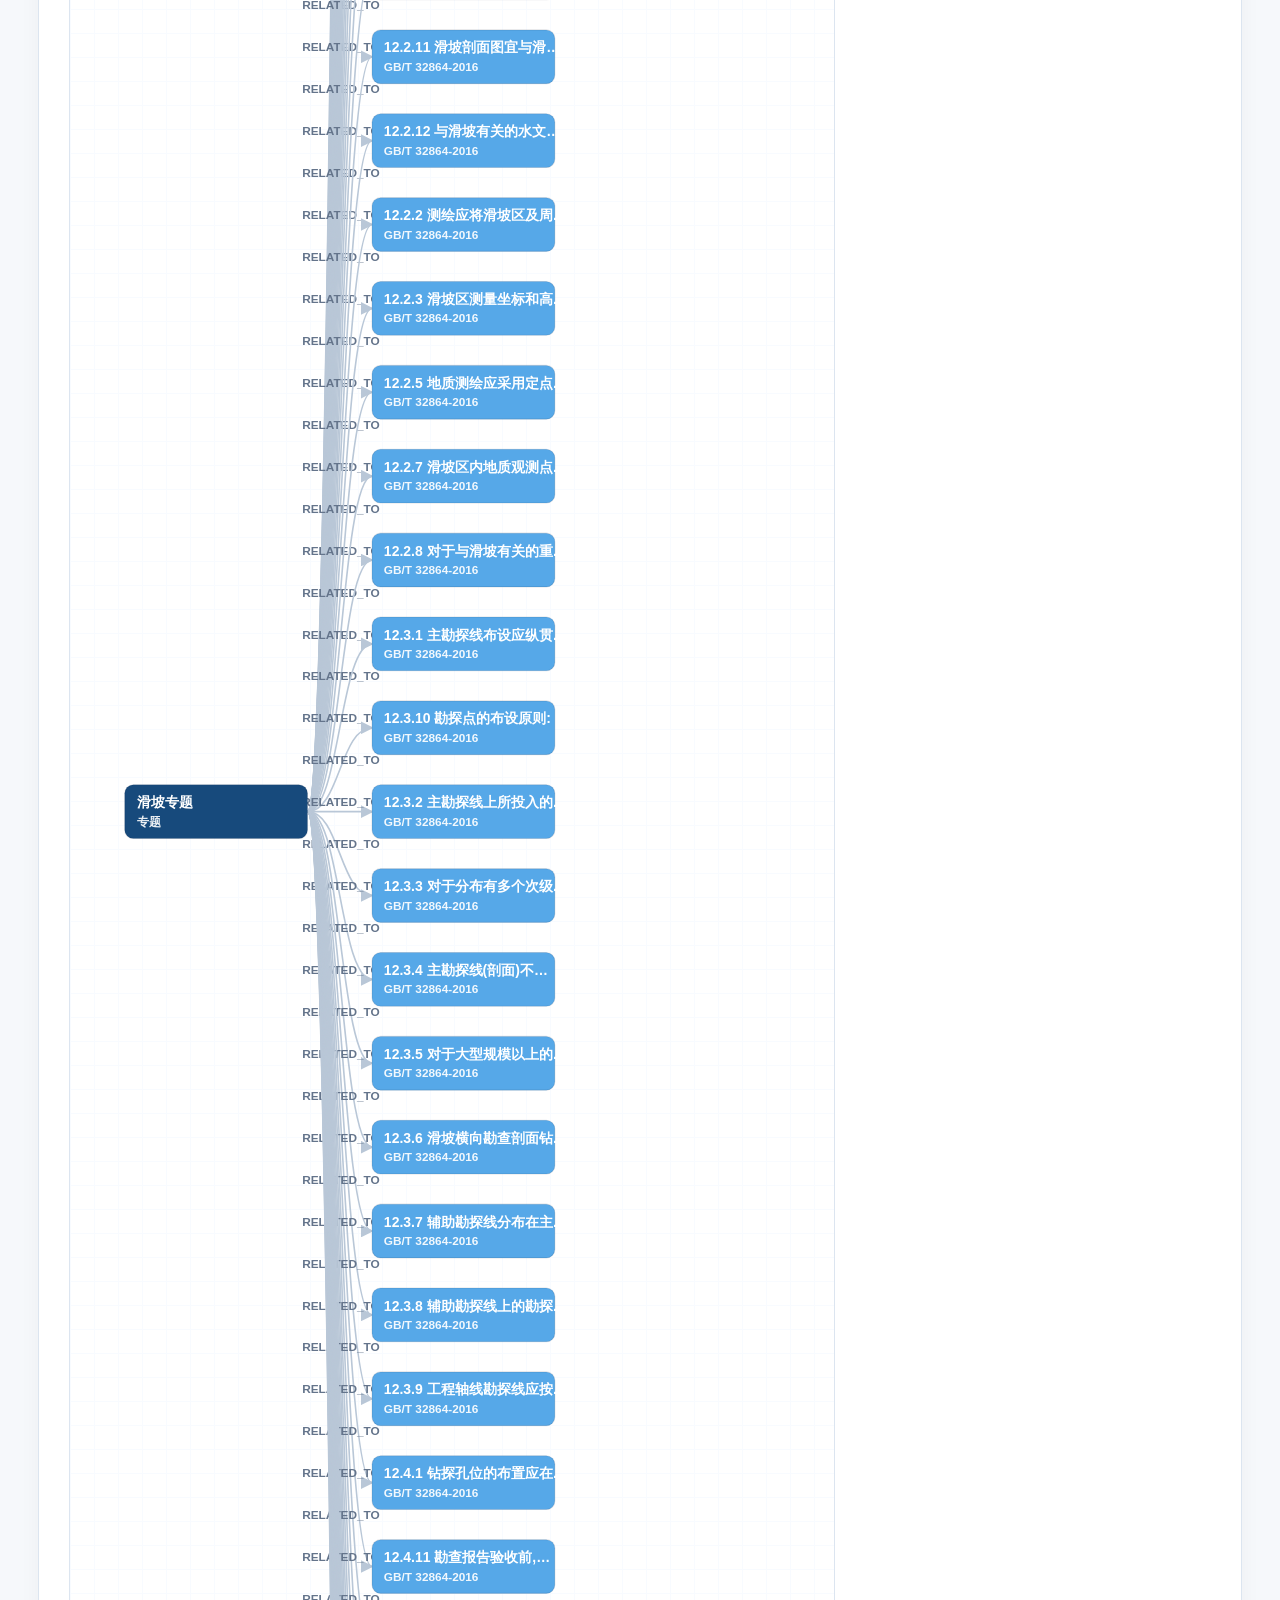
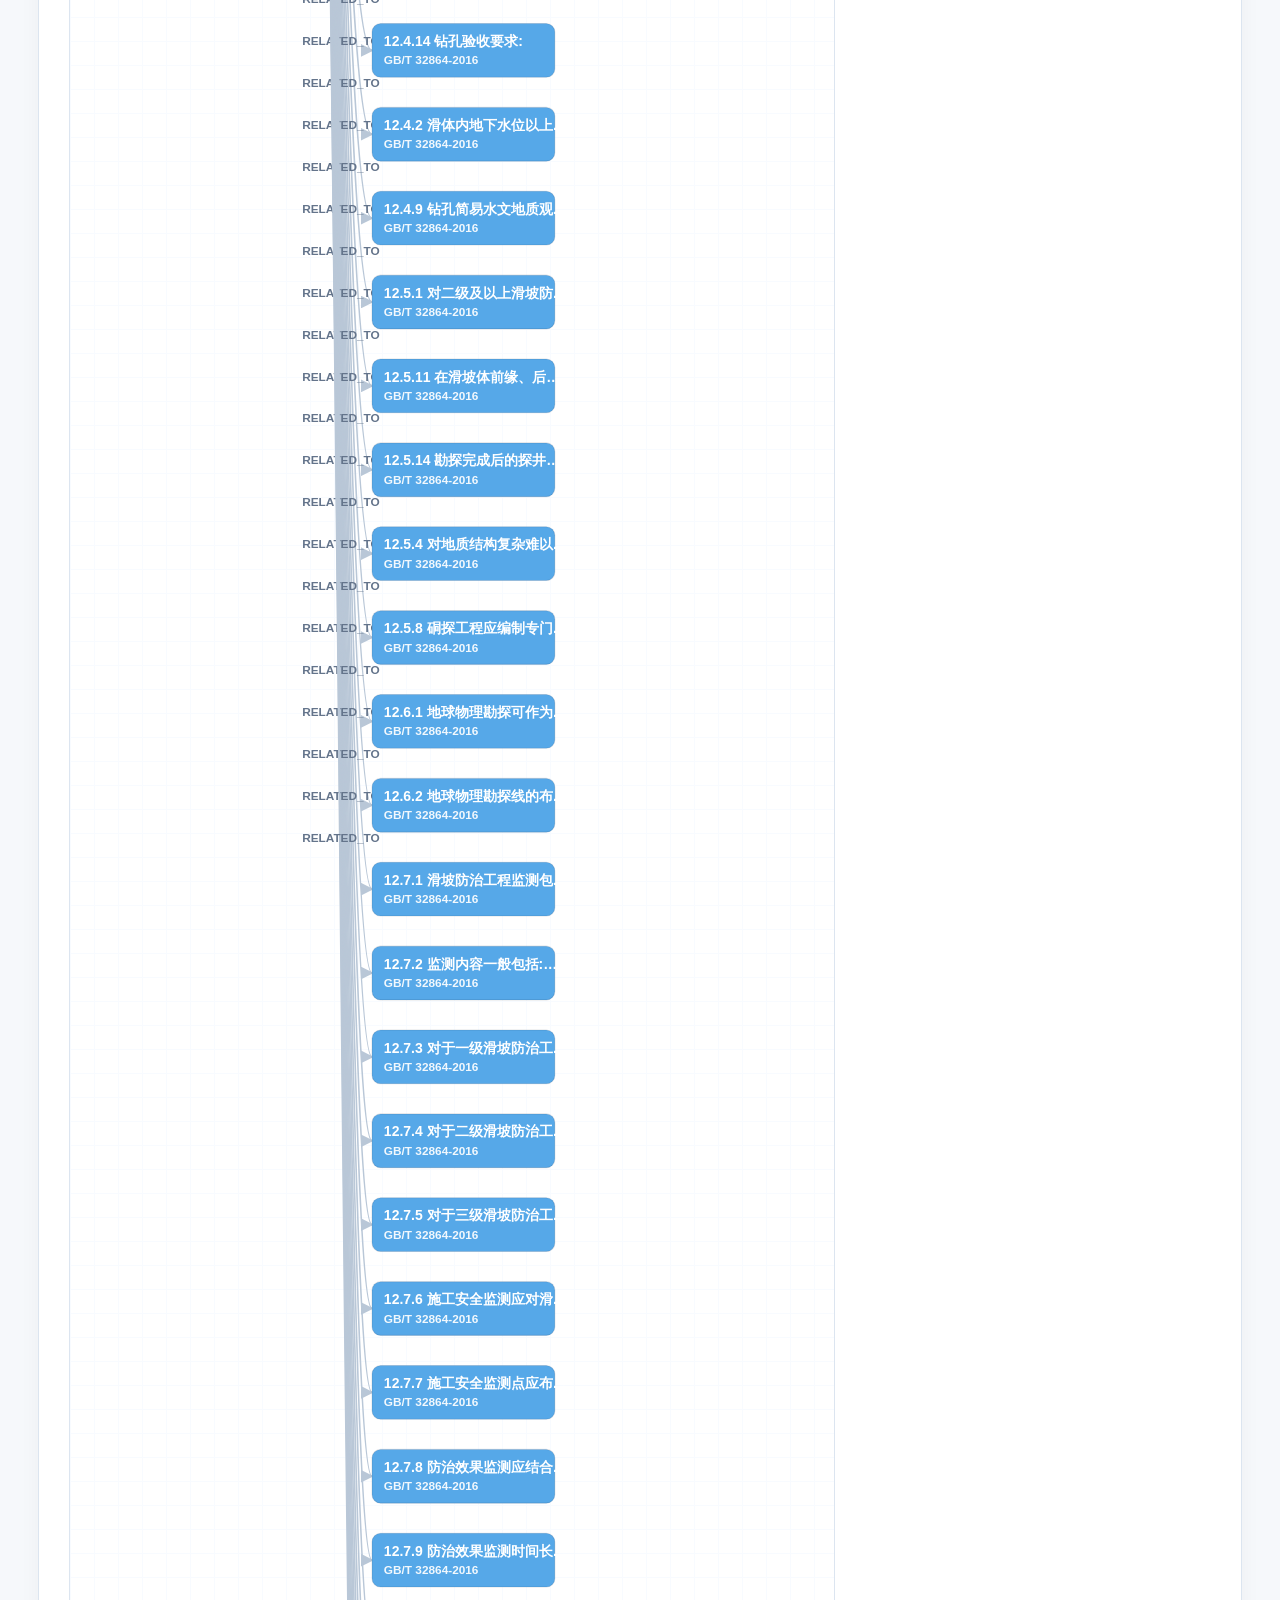
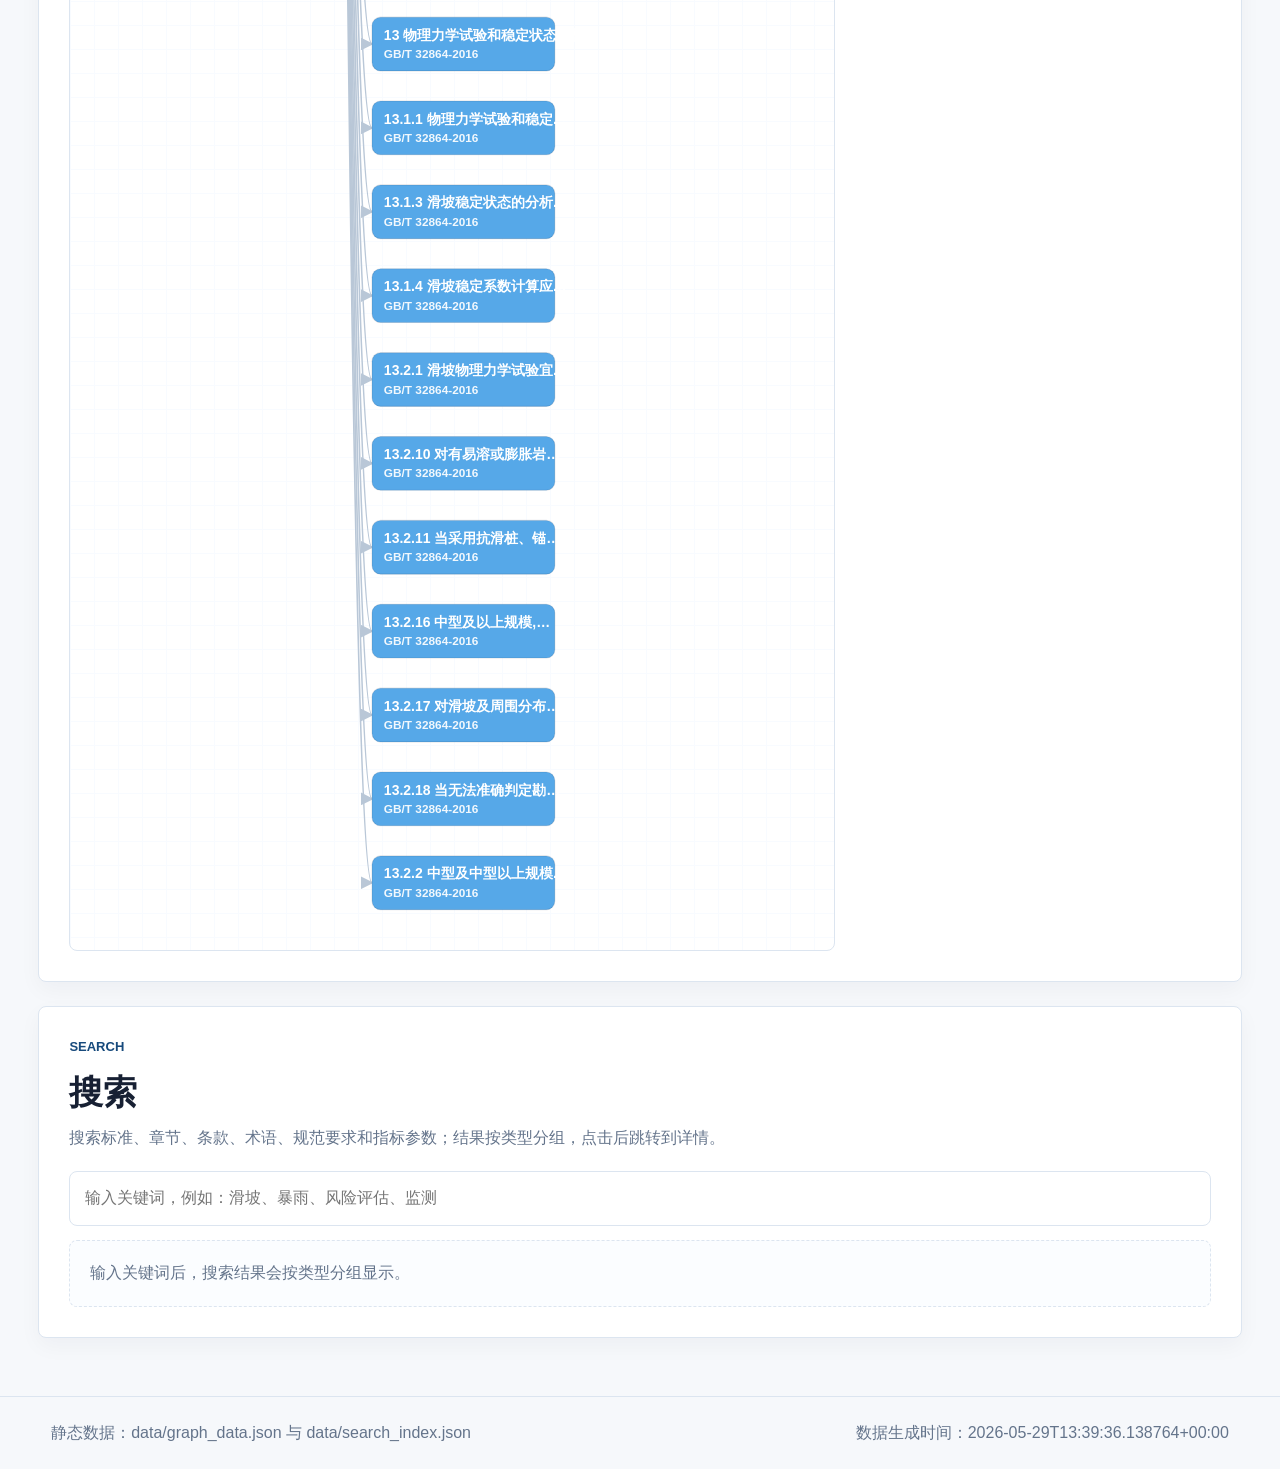
==== commit c020e021: "improve GitHub Pages knowledge graph website" ====
--- a/docs/index.html
+++ b/docs/index.html
@@ -7,122 +7,107 @@
   <link rel="stylesheet" href="assets/style.css">
 </head>
 <body>
-  <header class="site-header">
-    <div>
-      <p class="eyebrow">GitHub Pages 静态展示</p>
-      <h1>地质灾害行业标准知识图谱</h1>
-      <p class="subtitle">面向 6 篇行业标准的结构化浏览、专题查看与本地搜索。</p>
+  <header class="hero" id="home">
+    <nav class="top-nav" aria-label="页面导航">
+      <a href="#home">首页</a>
+      <a href="#schema">图谱模式</a>
+      <a href="#standards">标准总览</a>
+      <a href="#standard-detail">单篇标准</a>
+      <a href="#topics">专题图谱</a>
+      <a href="#search">搜索</a>
+    </nav>
+    <div class="hero-grid">
+      <div class="hero-copy">
+        <p class="eyebrow">GitHub Pages 静态知识图谱</p>
+        <h1>地质灾害行业标准知识图谱</h1>
+        <p class="subtitle">基于 6 篇行业标准构建的可视化知识图谱。</p>
+      </div>
+      <div class="stats-grid" id="homeStats" aria-label="图谱统计"></div>
     </div>
-    <div class="header-stats" id="headerStats" aria-live="polite"></div>
   </header>
-
-  <nav class="top-nav" aria-label="页面导航">
-    <a href="#schema">图谱模式</a>
-    <a href="#standards">标准总览</a>
-    <a href="#single">单篇标准</a>
-    <a href="#topics">专题图谱</a>
-    <a href="#search">搜索</a>
-  </nav>
 
   <main>
     <section class="section" id="schema">
-      <div class="section-title">
+      <div class="section-heading">
         <p class="eyebrow">Schema</p>
         <h2>图谱模式</h2>
+        <p>默认先展示图谱结构，而不是渲染大规模网络，便于理解标准、章节、条款与实体之间的层级关系。</p>
       </div>
-      <div class="schema-panel" aria-label="知识图谱模式图">
-        <div class="schema-row">
-          <div class="schema-node standard">StandardDocument<br><span>标准文档</span></div>
-          <div class="schema-arrow">HAS_CHAPTER</div>
-          <div class="schema-node chapter">Chapter<br><span>章节</span></div>
-          <div class="schema-arrow">HAS_CLAUSE</div>
-          <div class="schema-node clause">Clause<br><span>条款</span></div>
-        </div>
-        <div class="schema-branches">
-          <div class="schema-node term">Term<br><span>术语</span></div>
-          <div class="schema-node requirement">Requirement<br><span>规范要求</span></div>
-          <div class="schema-node indicator">Indicator<br><span>指标参数</span></div>
-          <div class="schema-node method">Method<br><span>方法</span></div>
-          <div class="schema-node object">StandardObject<br><span>适用对象</span></div>
-        </div>
-      </div>
+      <div class="schema-board" id="schemaBoard"></div>
       <div class="legend" id="legend"></div>
     </section>
 
     <section class="section" id="standards">
-      <div class="section-title">
-        <p class="eyebrow">Overview</p>
+      <div class="section-heading">
+        <p class="eyebrow">Standards</p>
         <h2>标准总览</h2>
+        <p>点击任意标准进入单篇标准详情，继续查看章节、条款和关联实体。</p>
       </div>
       <div class="standard-grid" id="standardGrid"></div>
     </section>
 
-    <section class="section" id="single">
-      <div class="section-title">
-        <p class="eyebrow">Drill Down</p>
+    <section class="section" id="standard-detail">
+      <div class="section-heading">
+        <p class="eyebrow">Explore</p>
         <h2>单篇标准</h2>
+        <p id="activeStandardIntro">选择标准后，在这里逐层浏览章节、条款、术语、规范要求、指标参数和方法。</p>
       </div>
-      <div class="workspace">
-        <aside class="browser-panel">
-          <h3 id="activeStandardTitle">请选择一篇标准</h3>
-          <p id="activeStandardMeta" class="muted">点击上方标准卡片后展示章节。</p>
-          <div class="list" id="chapterList"></div>
+      <div class="detail-layout">
+        <aside class="chapter-panel">
+          <div class="panel-title">
+            <h3>章节树</h3>
+            <span id="chapterCount">0</span>
+          </div>
+          <div class="chapter-tree" id="chapterTree"></div>
         </aside>
-        <section class="graph-panel">
-          <div class="panel-toolbar">
-            <div>
-              <h3 id="graphTitle">标准章节图谱</h3>
-              <p id="graphHint" class="muted">默认不渲染全部节点，单篇标准视图最多展示 120 个节点。</p>
-            </div>
-            <span class="node-counter" id="nodeCounter">0 节点</span>
+
+        <section class="clause-panel">
+          <div class="panel-title">
+            <h3 id="clausePanelTitle">条款列表</h3>
+            <span id="clauseCount">0</span>
           </div>
-          <div class="graph-stage" id="graphStage" aria-label="知识图谱展示区"></div>
+          <div class="clause-list" id="clauseList"></div>
         </section>
-        <aside class="detail-panel">
-          <h3>详情</h3>
-          <div id="detailBox" class="detail-box muted">点击章节、条款、术语、要求或指标查看详情。</div>
+
+        <aside class="node-panel">
+          <div class="panel-title">
+            <h3>节点详情</h3>
+            <span id="relationCount">0</span>
+          </div>
+          <div class="node-detail" id="nodeDetail">点击标准卡片开始浏览。</div>
+          <div class="mini-graph" id="clauseGraph" aria-label="条款小型关系图"></div>
         </aside>
       </div>
     </section>
 
     <section class="section" id="topics">
-      <div class="section-title">
+      <div class="section-heading">
         <p class="eyebrow">Topics</p>
         <h2>专题图谱</h2>
+        <p>每个专题最多展示 80 个节点，用小型关系图呈现高频主题，不生成黑底大网络。</p>
       </div>
-      <div class="topic-actions" id="topicActions"></div>
-      <div class="topic-layout">
-        <div class="graph-panel">
-          <div class="panel-toolbar">
-            <div>
-              <h3 id="topicTitle">滑坡专题</h3>
-              <p class="muted">每个专题最多展示 80 个节点。</p>
-            </div>
-            <span class="node-counter" id="topicCounter">0 节点</span>
-          </div>
-          <div class="graph-stage compact" id="topicStage" aria-label="专题图谱展示区"></div>
-        </div>
-        <aside class="detail-panel">
-          <h3>专题要点</h3>
-          <div id="topicDetail" class="detail-box muted"></div>
-        </aside>
+      <div class="topic-tabs" id="topicTabs"></div>
+      <div class="topic-body">
+        <div class="topic-graph" id="topicGraph"></div>
+        <div class="topic-list" id="topicList"></div>
       </div>
     </section>
 
     <section class="section" id="search">
-      <div class="section-title">
+      <div class="section-heading">
         <p class="eyebrow">Search</p>
         <h2>搜索</h2>
+        <p>搜索标准、章节、条款、术语、规范要求和指标参数；结果按类型分组，点击后跳转到详情。</p>
       </div>
-      <div class="search-panel">
-        <input id="searchInput" type="search" placeholder="搜索标准、章节、条款、术语、要求、指标" autocomplete="off">
-        <div id="searchResults" class="search-results"></div>
+      <div class="search-box">
+        <input id="searchInput" type="search" placeholder="输入关键词，例如：滑坡、暴雨、风险评估、监测" autocomplete="off">
       </div>
+      <div class="search-results" id="searchResults"></div>
     </section>
   </main>
 
-  <footer>
-    <span>数据来源：docs/data/graph_data.json 与 docs/data/search_index.json</span>
+  <footer class="site-footer">
+    <span>静态数据：data/graph_data.json 与 data/search_index.json</span>
     <span id="generatedAt"></span>
   </footer>
 
--- a/docs/assets/style.css
+++ b/docs/assets/style.css
@@ -1,10 +1,10 @@
 :root {
-  --bg: #f7f9fc;
-  --panel: #ffffff;
-  --ink: #1f2937;
-  --muted: #667085;
-  --line: #d8e1ec;
-  --soft: #eef4fb;
+  --page: #f6f8fb;
+  --card: #ffffff;
+  --ink: #172033;
+  --muted: #64748b;
+  --line: #dce5f0;
+  --soft: #eef6ff;
   --standard: #174a7c;
   --chapter: #2f9e65;
   --clause: #56a8e8;
@@ -19,10 +19,14 @@
   box-sizing: border-box;
 }
 
+html {
+  scroll-behavior: smooth;
+}
+
 body {
   margin: 0;
-  background: var(--bg);
   color: var(--ink);
+  background: var(--page);
   font-family: -apple-system, BlinkMacSystemFont, "Segoe UI", "PingFang SC", "Microsoft YaHei", sans-serif;
   line-height: 1.55;
 }
@@ -32,78 +36,35 @@
   font: inherit;
 }
 
-.site-header {
-  display: flex;
-  justify-content: space-between;
-  gap: 24px;
-  padding: 34px clamp(20px, 4vw, 56px);
-  background: linear-gradient(135deg, #ffffff 0%, #eaf4ff 100%);
+button {
+  color: inherit;
+}
+
+.hero {
+  background: linear-gradient(135deg, #ffffff 0%, #eaf5ff 100%);
   border-bottom: 1px solid var(--line);
-}
-
-.site-header h1 {
-  margin: 4px 0 8px;
-  font-size: clamp(28px, 4vw, 42px);
-  letter-spacing: 0;
-}
-
-.subtitle {
-  margin: 0;
-  color: var(--muted);
-  font-size: 17px;
-}
-
-.eyebrow {
-  margin: 0;
-  color: var(--standard);
-  font-size: 13px;
-  font-weight: 700;
-  text-transform: uppercase;
-}
-
-.header-stats {
-  display: grid;
-  grid-template-columns: repeat(2, minmax(92px, 1fr));
-  gap: 10px;
-  min-width: 260px;
-  align-self: center;
-}
-
-.stat-pill {
-  padding: 10px 12px;
-  border: 1px solid var(--line);
-  border-radius: 8px;
-  background: rgba(255, 255, 255, .78);
-}
-
-.stat-pill strong {
-  display: block;
-  font-size: 22px;
-  line-height: 1.1;
-}
-
-.stat-pill span {
-  color: var(--muted);
-  font-size: 13px;
 }
 
 .top-nav {
   position: sticky;
   top: 0;
-  z-index: 20;
+  z-index: 30;
   display: flex;
   gap: 8px;
-  padding: 12px clamp(20px, 4vw, 56px);
+  padding: 12px clamp(18px, 4vw, 56px);
   background: rgba(255, 255, 255, .94);
   border-bottom: 1px solid var(--line);
   backdrop-filter: blur(10px);
+  overflow-x: auto;
 }
 
 .top-nav a {
-  color: var(--ink);
+  flex: 0 0 auto;
+  padding: 8px 12px;
+  color: #243247;
   text-decoration: none;
-  padding: 7px 12px;
-  border-radius: 6px;
+  border-radius: 7px;
+  font-weight: 600;
 }
 
 .top-nav a:hover {
@@ -111,43 +72,110 @@
   color: var(--standard);
 }
 
+.hero-grid {
+  display: grid;
+  grid-template-columns: minmax(0, 1.1fr) minmax(320px, .9fr);
+  gap: 28px;
+  align-items: center;
+  max-width: 1440px;
+  margin: 0 auto;
+  padding: 48px clamp(18px, 4vw, 56px) 42px;
+}
+
+.eyebrow {
+  margin: 0 0 8px;
+  color: var(--standard);
+  font-size: 13px;
+  font-weight: 800;
+  text-transform: uppercase;
+}
+
+h1,
+h2,
+h3 {
+  margin: 0;
+  letter-spacing: 0;
+}
+
+.hero h1 {
+  max-width: 880px;
+  font-size: clamp(32px, 5vw, 54px);
+  line-height: 1.08;
+}
+
+.subtitle {
+  margin: 16px 0 0;
+  color: var(--muted);
+  font-size: clamp(17px, 2vw, 22px);
+}
+
+.stats-grid {
+  display: grid;
+  grid-template-columns: repeat(2, minmax(0, 1fr));
+  gap: 12px;
+}
+
+.stat-card {
+  min-height: 106px;
+  padding: 16px;
+  background: rgba(255, 255, 255, .84);
+  border: 1px solid var(--line);
+  border-radius: 8px;
+  box-shadow: 0 12px 30px rgba(23, 74, 124, .08);
+}
+
+.stat-card strong {
+  display: block;
+  color: var(--standard);
+  font-size: 32px;
+  line-height: 1;
+}
+
+.stat-card span {
+  display: block;
+  margin-top: 8px;
+  color: var(--muted);
+  font-size: 14px;
+  font-weight: 700;
+}
+
 main {
-  padding: 0 clamp(16px, 3vw, 42px) 28px;
+  padding: 0 clamp(14px, 3vw, 42px) 34px;
 }
 
 .section {
   max-width: 1440px;
   margin: 24px auto;
-  padding: 26px;
-  background: var(--panel);
-  border: 1px solid var(--line);
-  border-radius: 8px;
-}
-
-.section-title {
-  display: flex;
-  align-items: flex-end;
-  justify-content: space-between;
-  gap: 20px;
-  margin-bottom: 18px;
-}
-
-.section-title h2,
-.panel-toolbar h3,
-.browser-panel h3,
-.detail-panel h3 {
-  margin: 0;
-}
-
-.schema-panel {
+  padding: clamp(18px, 2.5vw, 30px);
+  background: var(--card);
+  border: 1px solid var(--line);
+  border-radius: 8px;
+  box-shadow: 0 8px 22px rgba(15, 23, 42, .04);
+}
+
+.section-heading {
+  max-width: 920px;
+  margin-bottom: 20px;
+}
+
+.section-heading h2 {
+  font-size: clamp(24px, 3vw, 34px);
+}
+
+.section-heading p:not(.eyebrow) {
+  margin: 8px 0 0;
+  color: var(--muted);
+}
+
+.schema-board {
   padding: 28px;
-  border: 1px solid var(--line);
-  border-radius: 8px;
   background: #fbfdff;
+  border: 1px solid var(--line);
+  border-radius: 8px;
   overflow-x: auto;
 }
 
-.schema-row,
+.schema-main,
 .schema-branches {
   display: flex;
   align-items: center;
@@ -156,71 +184,53 @@
 }
 
 .schema-branches {
-  margin-top: 26px;
   flex-wrap: wrap;
+  margin-top: 28px;
 }
 
 .schema-node {
-  min-width: 158px;
+  min-width: 170px;
   padding: 14px 16px;
   color: #fff;
   text-align: center;
   border-radius: 8px;
-  box-shadow: 0 8px 18px rgba(31, 41, 55, .08);
+  box-shadow: 0 10px 22px rgba(15, 23, 42, .08);
   font-size: 17px;
-  font-weight: 700;
+  font-weight: 800;
 }
 
 .schema-node span {
   display: block;
   margin-top: 2px;
   font-size: 13px;
-  font-weight: 500;
+  font-weight: 600;
   opacity: .92;
 }
-
-.standard,
-.type-StandardDocument { background: var(--standard); }
-.chapter,
-.type-Chapter { background: var(--chapter); }
-.clause,
-.type-Clause { background: var(--clause); }
-.term,
-.type-Term { background: var(--term); }
-.requirement,
-.type-Requirement { background: var(--requirement); }
-.indicator,
-.type-Indicator { background: var(--indicator); }
-.method,
-.type-Method { background: var(--method); }
-.object,
-.type-StandardObject { background: var(--object); }
 
 .schema-arrow {
   position: relative;
-  min-width: 116px;
+  min-width: 126px;
   color: var(--muted);
   text-align: center;
   font-size: 12px;
-  font-weight: 700;
+  font-weight: 800;
 }
 
 .schema-arrow::before {
   content: "";
   position: absolute;
-  left: 6px;
-  right: 6px;
+  left: 8px;
+  right: 8px;
   top: 50%;
   height: 2px;
   background: var(--line);
   transform: translateY(-50%);
-  z-index: 0;
 }
 
 .schema-arrow::after {
   content: "";
   position: absolute;
-  right: 3px;
+  right: 4px;
   top: 50%;
   width: 9px;
   height: 9px;
@@ -229,30 +239,33 @@
   transform: translateY(-50%) rotate(45deg);
 }
 
-.schema-arrow {
-  text-shadow: 0 0 6px #fff;
+.schema-arrow span {
+  position: relative;
+  z-index: 1;
+  padding: 0 4px;
+  background: #fbfdff;
 }
 
 .legend,
-.topic-actions {
+.topic-tabs {
   display: flex;
+  flex-wrap: wrap;
   gap: 10px;
-  flex-wrap: wrap;
   margin-top: 14px;
 }
 
 .legend-item,
-.node-counter,
-.tag {
+.type-pill {
   display: inline-flex;
   align-items: center;
   gap: 7px;
   padding: 6px 10px;
+  color: var(--muted);
+  background: #fff;
   border: 1px solid var(--line);
   border-radius: 999px;
-  background: #fff;
-  color: var(--muted);
   font-size: 13px;
+  font-weight: 700;
 }
 
 .legend-dot {
@@ -268,13 +281,13 @@
 }
 
 .standard-card {
-  min-height: 190px;
+  min-height: 200px;
   padding: 18px;
   text-align: left;
+  background: #fff;
   border: 1px solid var(--line);
   border-left: 5px solid var(--standard);
   border-radius: 8px;
-  background: #fff;
   cursor: pointer;
   transition: transform .16s ease, box-shadow .16s ease, border-color .16s ease;
 }
@@ -282,112 +295,163 @@
 .standard-card:hover,
 .standard-card.active {
   transform: translateY(-2px);
-  border-color: #9cc7ec;
-  box-shadow: 0 12px 28px rgba(23, 74, 124, .12);
+  border-color: #9dc7ee;
+  box-shadow: 0 14px 30px rgba(23, 74, 124, .12);
 }
 
 .standard-card strong {
   display: block;
   color: var(--standard);
-  font-size: 19px;
+  font-size: 18px;
 }
 
 .standard-card h3 {
-  min-height: 50px;
-  margin: 8px 0 14px;
+  min-height: 52px;
+  margin-top: 8px;
   font-size: 18px;
 }
 
-.card-stats {
+.card-metrics {
   display: grid;
   grid-template-columns: repeat(3, 1fr);
   gap: 7px;
-}
-
-.card-stats span {
+  margin-top: 14px;
+}
+
+.card-metrics span {
   padding: 6px 8px;
+  color: #334155;
+  background: var(--soft);
   border-radius: 6px;
-  background: var(--soft);
-  color: #334155;
   font-size: 13px;
-}
-
-.workspace,
-.topic-layout {
-  display: grid;
-  grid-template-columns: 280px minmax(0, 1fr) 320px;
+  font-weight: 700;
+}
+
+.detail-layout {
+  display: grid;
+  grid-template-columns: 290px minmax(0, 1fr) 360px;
   gap: 16px;
 }
 
-.topic-layout {
-  grid-template-columns: minmax(0, 1fr) 320px;
-}
-
-.browser-panel,
-.graph-panel,
-.detail-panel,
-.search-panel {
+.chapter-panel,
+.clause-panel,
+.node-panel,
+.topic-graph,
+.topic-list {
   min-width: 0;
   padding: 16px;
-  border: 1px solid var(--line);
-  border-radius: 8px;
   background: #fff;
-}
-
-.panel-toolbar {
+  border: 1px solid var(--line);
+  border-radius: 8px;
+}
+
+.panel-title {
   display: flex;
-  align-items: flex-start;
+  align-items: center;
   justify-content: space-between;
-  gap: 16px;
+  gap: 12px;
   margin-bottom: 12px;
 }
 
-.muted {
-  color: var(--muted);
-}
-
-.list {
+.panel-title span {
+  padding: 4px 9px;
+  color: var(--muted);
+  background: var(--soft);
+  border-radius: 999px;
+  font-size: 13px;
+  font-weight: 800;
+}
+
+.chapter-tree,
+.clause-list,
+.node-detail,
+.topic-list,
+.search-results {
   display: grid;
   gap: 8px;
-  max-height: 560px;
+}
+
+.chapter-tree,
+.clause-list,
+.node-detail {
+  max-height: 680px;
   overflow: auto;
   padding-right: 4px;
 }
 
-.list-button,
-.topic-button {
+.chapter-button,
+.clause-button,
+.topic-button,
+.entity-button,
+.result-button {
   width: 100%;
   padding: 10px 12px;
+  color: var(--ink);
   text-align: left;
-  color: var(--ink);
+  background: #fff;
   border: 1px solid var(--line);
   border-radius: 7px;
-  background: #fff;
   cursor: pointer;
 }
 
-.list-button:hover,
-.list-button.active,
+.chapter-button:hover,
+.chapter-button.active,
+.clause-button:hover,
+.clause-button.active,
 .topic-button:hover,
-.topic-button.active {
-  border-color: #a6c8e8;
-  background: #f1f7fd;
-}
-
-.list-button small {
+.topic-button.active,
+.entity-button:hover,
+.result-button:hover {
+  background: #f2f8ff;
+  border-color: #9dc7ee;
+}
+
+.chapter-button small,
+.clause-button small,
+.result-button small {
   display: block;
-  color: var(--muted);
-}
-
-.topic-button {
-  width: auto;
-}
-
-.graph-stage {
-  min-height: 560px;
-  padding: 18px;
-  border: 1px solid var(--line);
-  border-radius: 8px;
+  margin-top: 2px;
+  color: var(--muted);
+}
+
+.clause-button {
+  border-left: 4px solid var(--clause);
+}
+
+.node-detail h4 {
+  margin: 0 0 10px;
+  color: var(--standard);
+}
+
+.detail-row {
+  padding: 9px 0;
+  border-bottom: 1px solid #edf2f7;
+}
+
+.detail-row b {
+  display: block;
+  margin-bottom: 2px;
+  color: #334155;
+}
+
+.entity-section {
+  margin-top: 14px;
+}
+
+.entity-section h5 {
+  margin: 0 0 8px;
+  font-size: 14px;
+}
+
+.entity-list {
+  display: grid;
+  gap: 7px;
+}
+
+.mini-graph,
+.topic-graph {
+  min-height: 280px;
+  margin-top: 14px;
   background:
     linear-gradient(#f8fbff 1px, transparent 1px),
     linear-gradient(90deg, #f8fbff 1px, transparent 1px);
@@ -395,185 +459,150 @@
   overflow: auto;
 }
 
-.graph-stage.compact {
-  min-height: 430px;
+.topic-body {
+  display: grid;
+  grid-template-columns: minmax(0, 1fr) 360px;
+  gap: 16px;
+  margin-top: 16px;
+}
+
+.topic-list {
+  max-height: 520px;
+  overflow: auto;
+}
+
+.topic-button {
+  width: auto;
+  font-weight: 800;
 }
 
 .graph-svg {
   width: 100%;
-  min-width: 720px;
+  min-width: 680px;
   height: auto;
   display: block;
 }
 
 .graph-edge {
-  stroke: #b8c7d9;
-  stroke-width: 1.6;
-}
-
-.graph-edge-label {
+  stroke: #b9c7d7;
+  stroke-width: 1.5;
+}
+
+.graph-label {
   fill: #64748b;
   font-size: 11px;
-  font-weight: 600;
+  font-weight: 700;
 }
 
 .graph-node rect {
   stroke: rgba(15, 23, 42, .12);
   stroke-width: 1;
-  cursor: pointer;
 }
 
 .graph-node text {
   fill: #fff;
   font-size: 13px;
-  font-weight: 700;
+  font-weight: 800;
   pointer-events: none;
 }
 
 .graph-node .sub {
   font-size: 11px;
-  font-weight: 500;
-  opacity: .9;
-}
-
-.detail-box {
-  max-height: 650px;
-  overflow: auto;
-}
-
-.detail-box h4 {
-  margin: 0 0 10px;
+  font-weight: 600;
+  opacity: .92;
+}
+
+.search-box input {
+  width: 100%;
+  padding: 14px 15px;
+  color: var(--ink);
+  background: #fff;
+  border: 1px solid var(--line);
+  border-radius: 8px;
+  outline: none;
+}
+
+.search-box input:focus {
+  border-color: #88bde9;
+  box-shadow: 0 0 0 4px rgba(86, 168, 232, .16);
+}
+
+.search-results {
+  margin-top: 14px;
+}
+
+.result-group {
+  padding: 14px;
+  border: 1px solid var(--line);
+  border-radius: 8px;
+  background: #fff;
+}
+
+.result-group h3 {
+  margin-bottom: 10px;
   color: var(--standard);
-}
-
-.detail-row {
-  padding: 9px 0;
-  border-bottom: 1px solid #edf2f7;
-}
-
-.detail-row b {
-  display: block;
-  margin-bottom: 2px;
-  color: #334155;
-}
-
-.entity-group {
-  margin-top: 12px;
-}
-
-.entity-list {
-  display: grid;
-  gap: 8px;
-}
-
-.entity-button {
-  padding: 8px 10px;
-  text-align: left;
-  border: 1px solid var(--line);
-  border-radius: 7px;
-  background: #fbfdff;
-  cursor: pointer;
-}
-
-.entity-button:hover {
-  background: var(--soft);
-}
-
-.search-panel input {
-  width: 100%;
-  padding: 13px 14px;
-  border: 1px solid var(--line);
-  border-radius: 8px;
-  outline: none;
-}
-
-.search-panel input:focus {
-  border-color: #7bb6e8;
-  box-shadow: 0 0 0 4px rgba(86, 168, 232, .14);
-}
-
-.search-results {
-  display: grid;
-  gap: 8px;
-  margin-top: 12px;
-}
-
-.search-result {
-  padding: 12px;
-  text-align: left;
-  border: 1px solid var(--line);
-  border-radius: 8px;
-  background: #fff;
-  cursor: pointer;
-}
-
-.search-result:hover {
-  background: #f7fbff;
-}
-
-.search-result strong {
-  display: block;
-}
-
-footer {
+  font-size: 17px;
+}
+
+.site-footer {
   display: flex;
   justify-content: space-between;
   gap: 16px;
-  padding: 24px clamp(20px, 4vw, 56px);
+  padding: 24px clamp(18px, 4vw, 56px);
   color: var(--muted);
   border-top: 1px solid var(--line);
 }
 
-.load-error {
-  max-width: 860px;
-  margin: 30px auto;
-  padding: 18px;
-  border: 1px solid #f0b7b7;
-  border-radius: 8px;
-  background: #fff7f7;
-  color: #8a1f1f;
-}
-
-@media (max-width: 1100px) {
-  .site-header,
-  .workspace,
-  .topic-layout {
+.empty {
+  padding: 20px;
+  color: var(--muted);
+  background: #fbfdff;
+  border: 1px dashed var(--line);
+  border-radius: 8px;
+}
+
+.type-StandardDocument,
+.node-StandardDocument { background: var(--standard); }
+.type-Chapter,
+.node-Chapter { background: var(--chapter); }
+.type-Clause,
+.node-Clause { background: var(--clause); }
+.type-Term,
+.node-Term { background: var(--term); }
+.type-Requirement,
+.node-Requirement { background: var(--requirement); }
+.type-Indicator,
+.node-Indicator { background: var(--indicator); }
+.type-Method,
+.node-Method { background: var(--method); }
+.type-StandardObject,
+.node-StandardObject { background: var(--object); }
+
+@media (max-width: 1180px) {
+  .hero-grid,
+  .detail-layout,
+  .topic-body {
     grid-template-columns: 1fr;
   }
 
-  .site-header {
-    display: block;
+  .chapter-tree,
+  .clause-list,
+  .node-detail {
+    max-height: none;
   }
-
-  .header-stats {
-    margin-top: 20px;
+}
+
+@media (max-width: 760px) {
+  .stats-grid,
+  .card-metrics {
+    grid-template-columns: repeat(2, minmax(0, 1fr));
   }
 
-  .workspace,
-  .topic-layout {
-    display: grid;
-  }
-}
-
-@media (max-width: 760px) {
-  .top-nav {
-    overflow-x: auto;
-  }
-
-  .section {
-    padding: 18px;
-  }
-
-  .schema-row {
+  .schema-main {
     justify-content: flex-start;
   }
 
   .schema-node {
-    min-width: 145px;
+    min-width: 150px;
   }
-
-  .header-stats,
-  .card-stats {
-    grid-template-columns: repeat(2, 1fr);
-  }
-}
+}
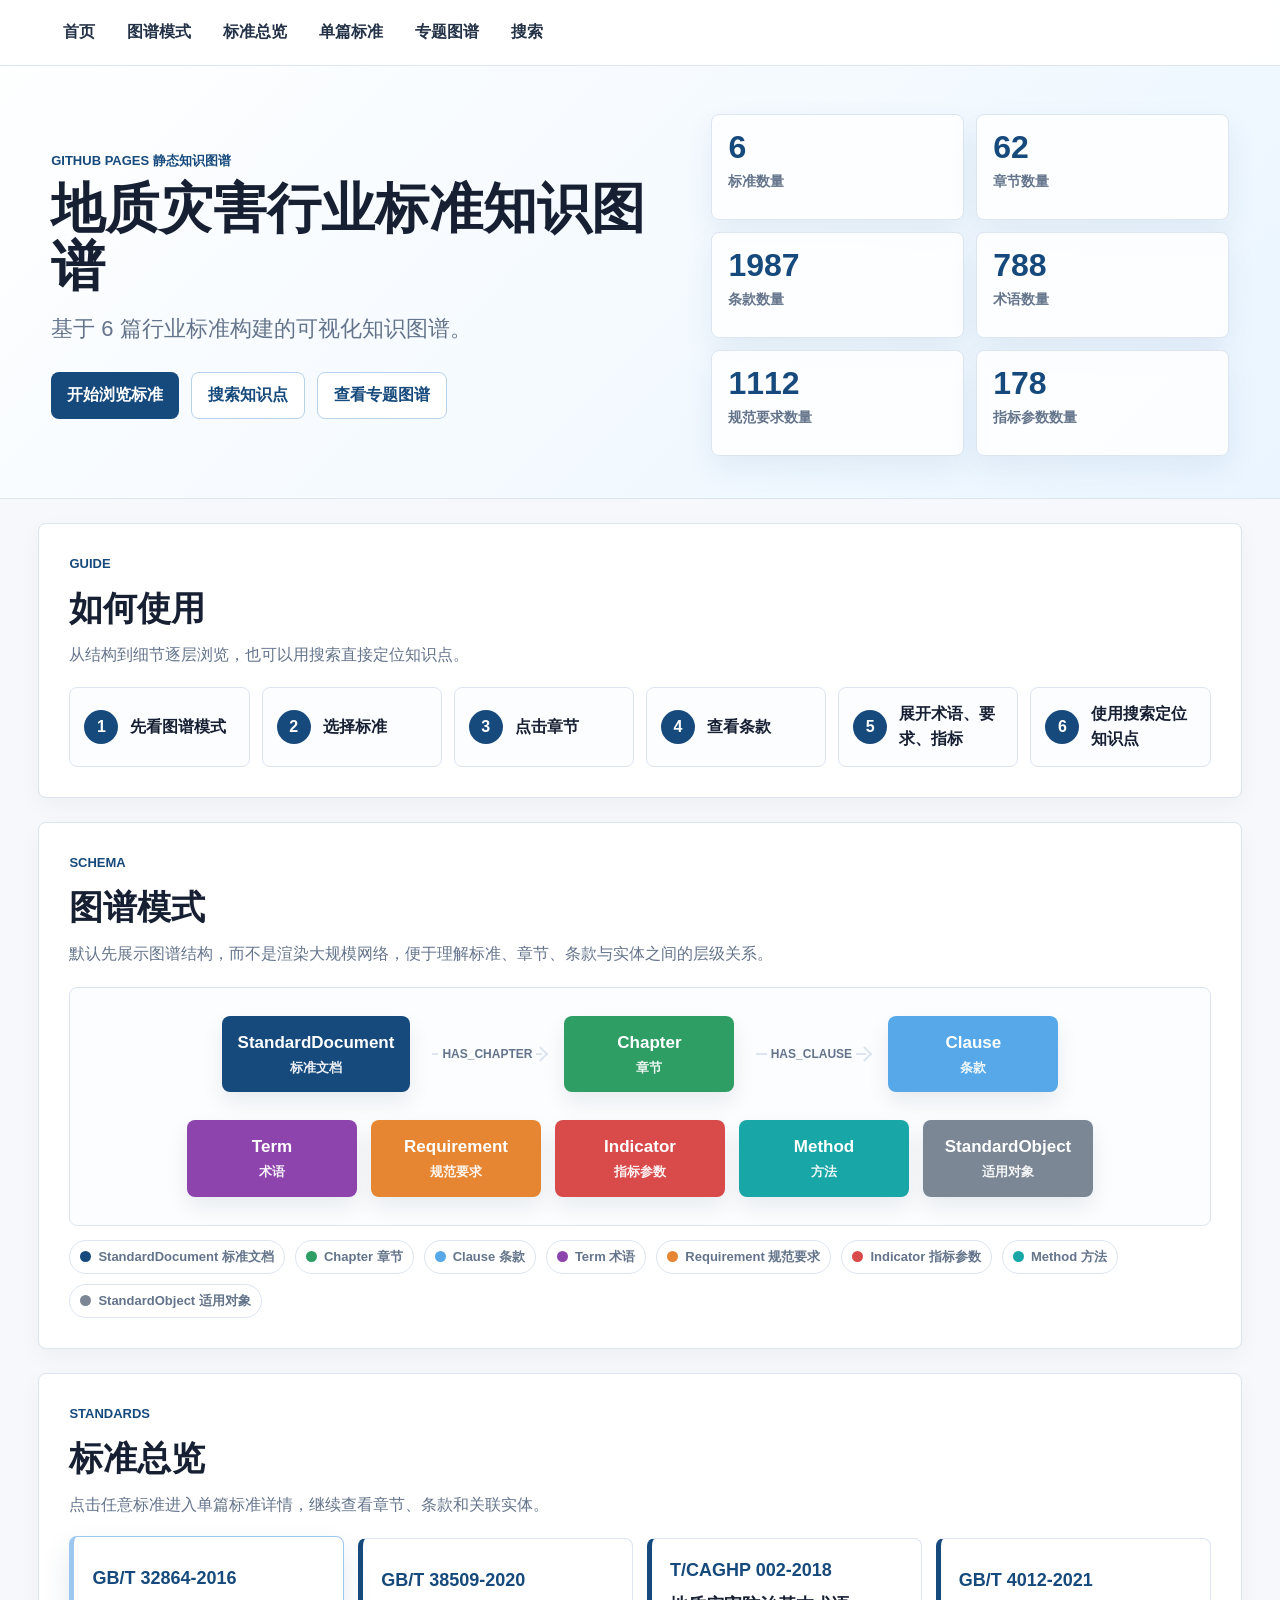
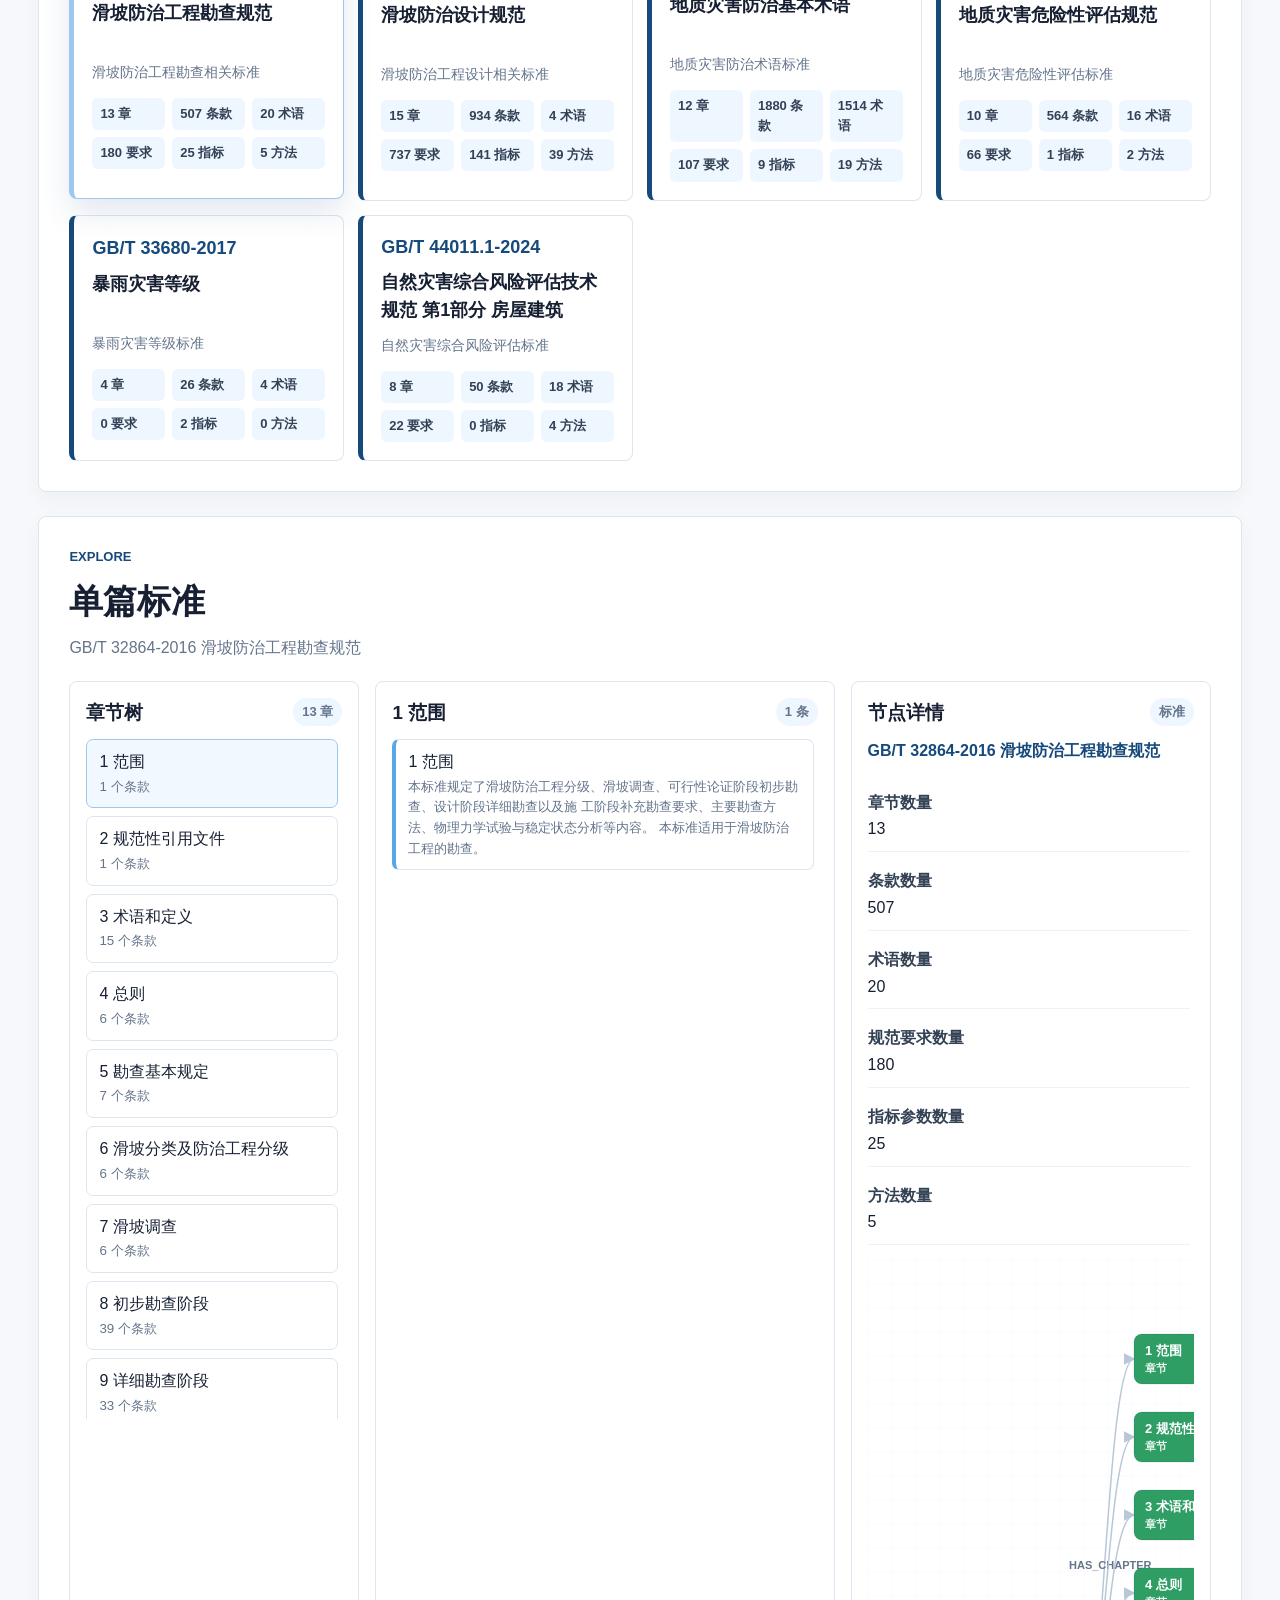
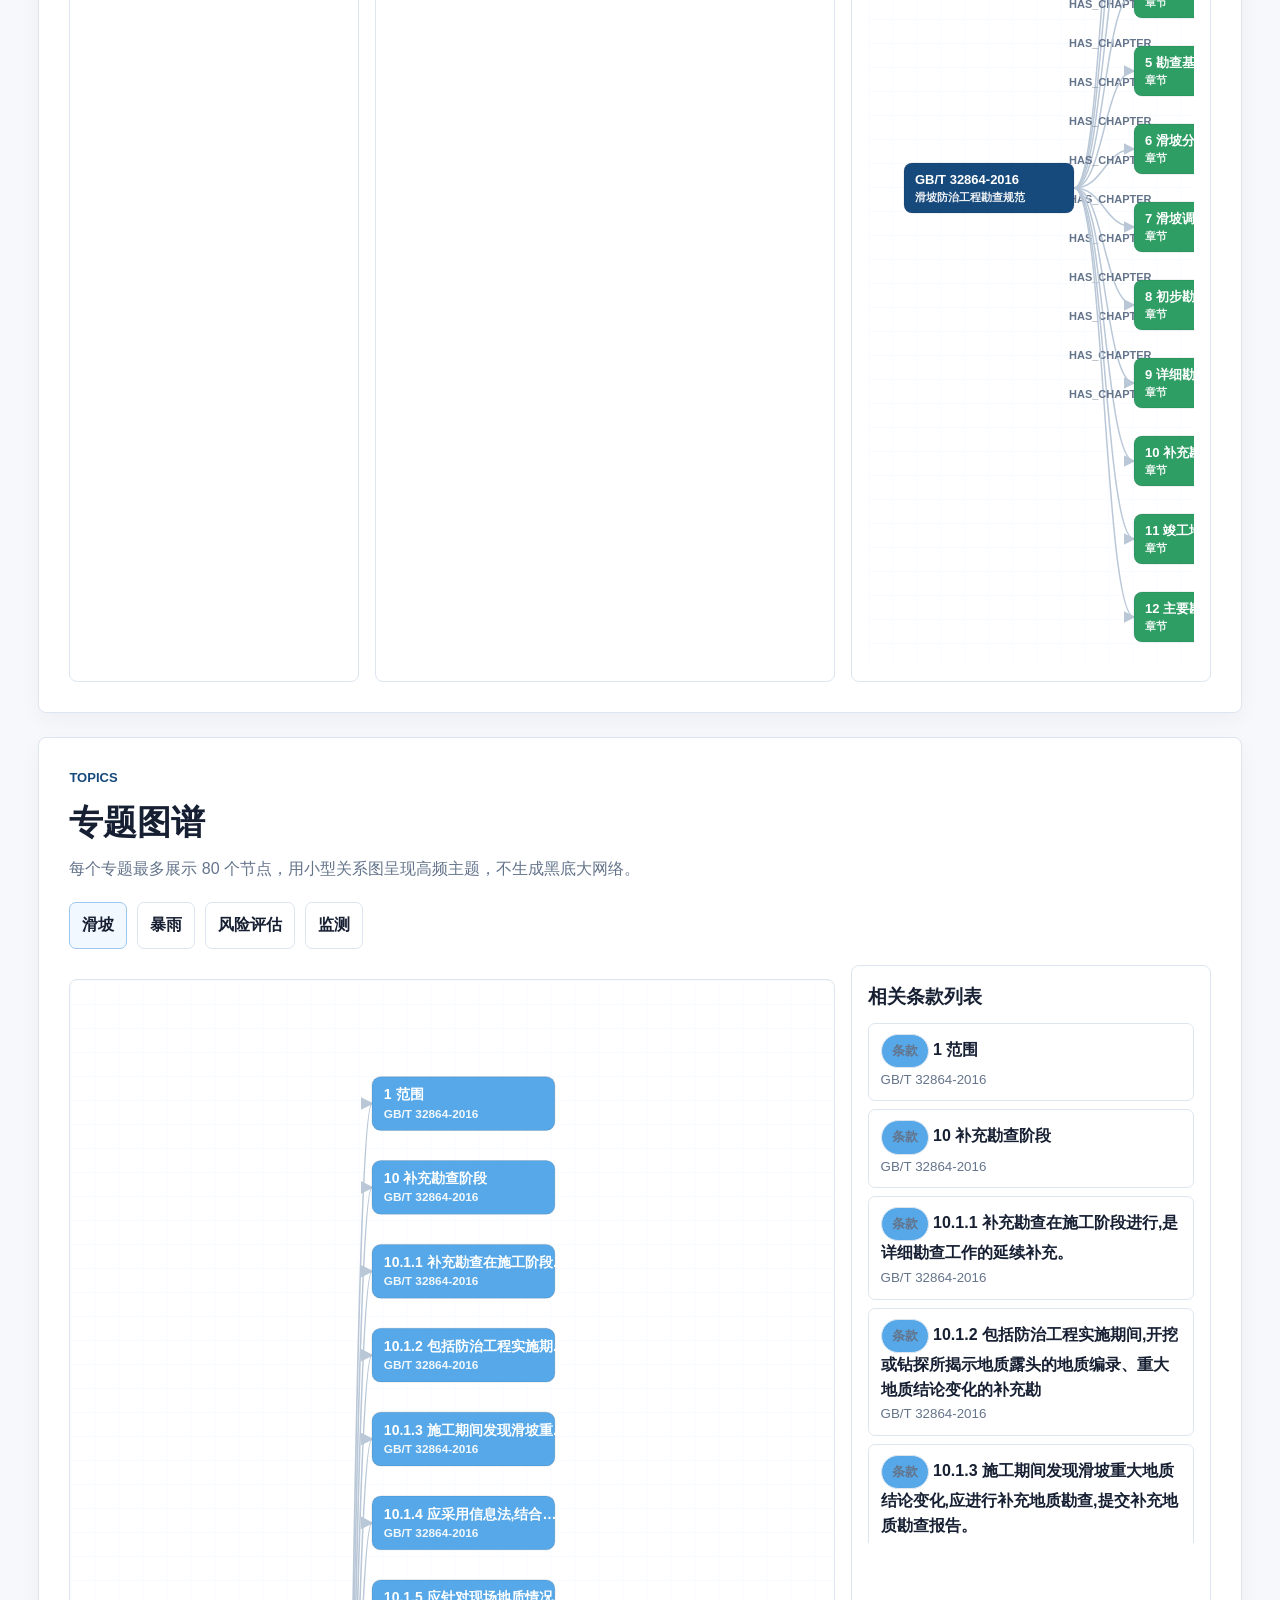
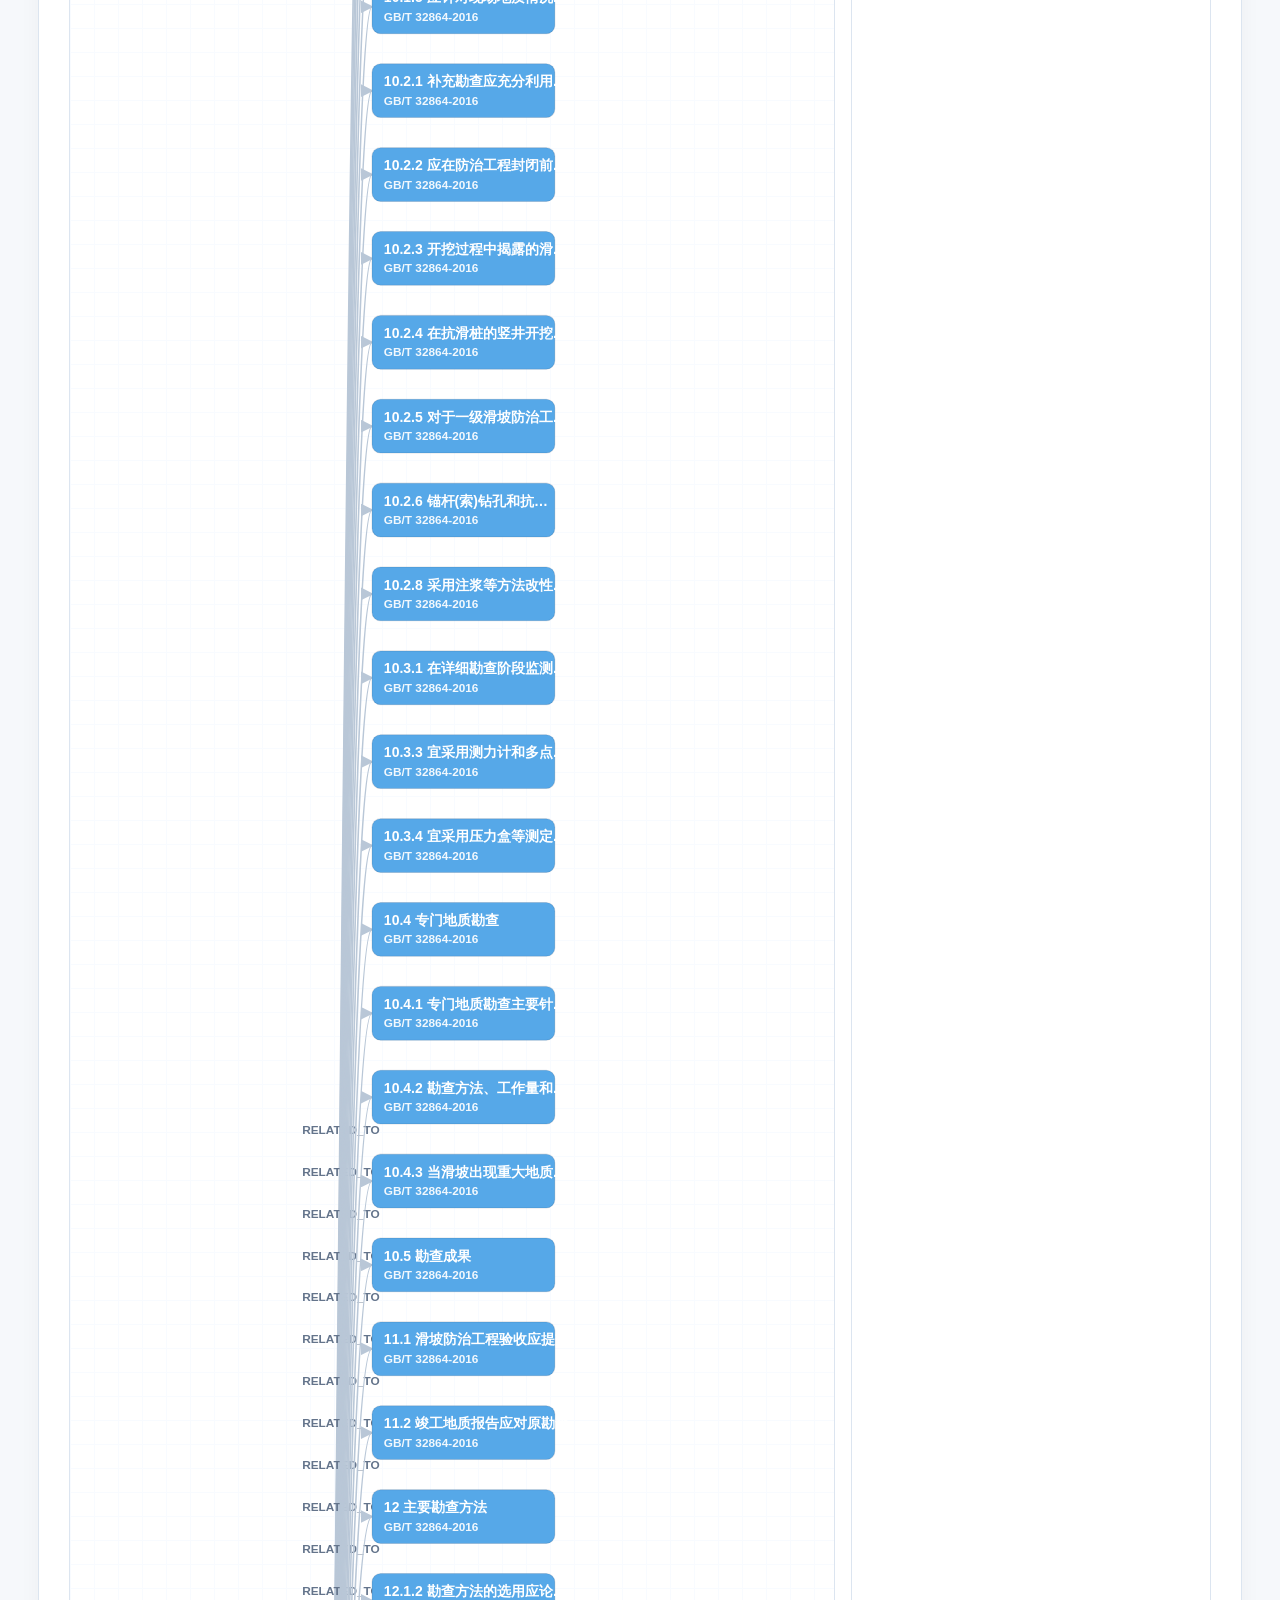
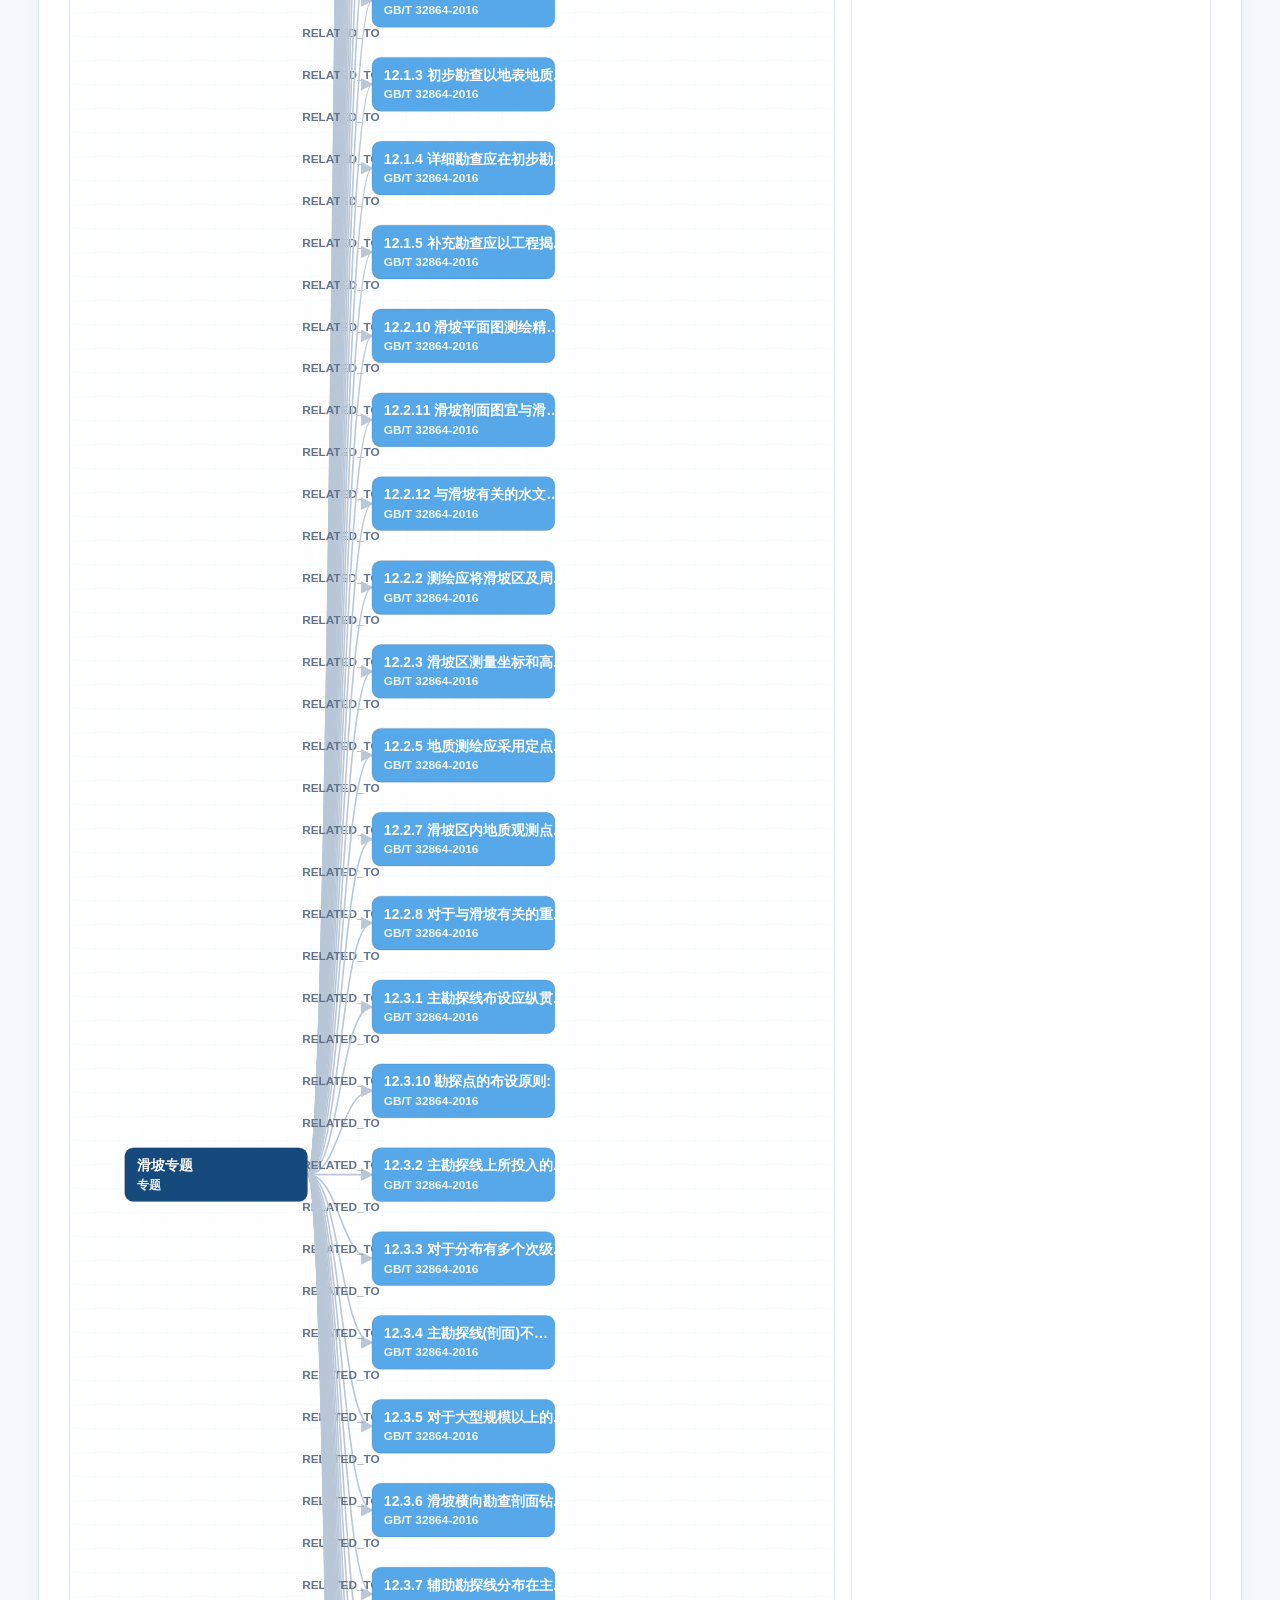
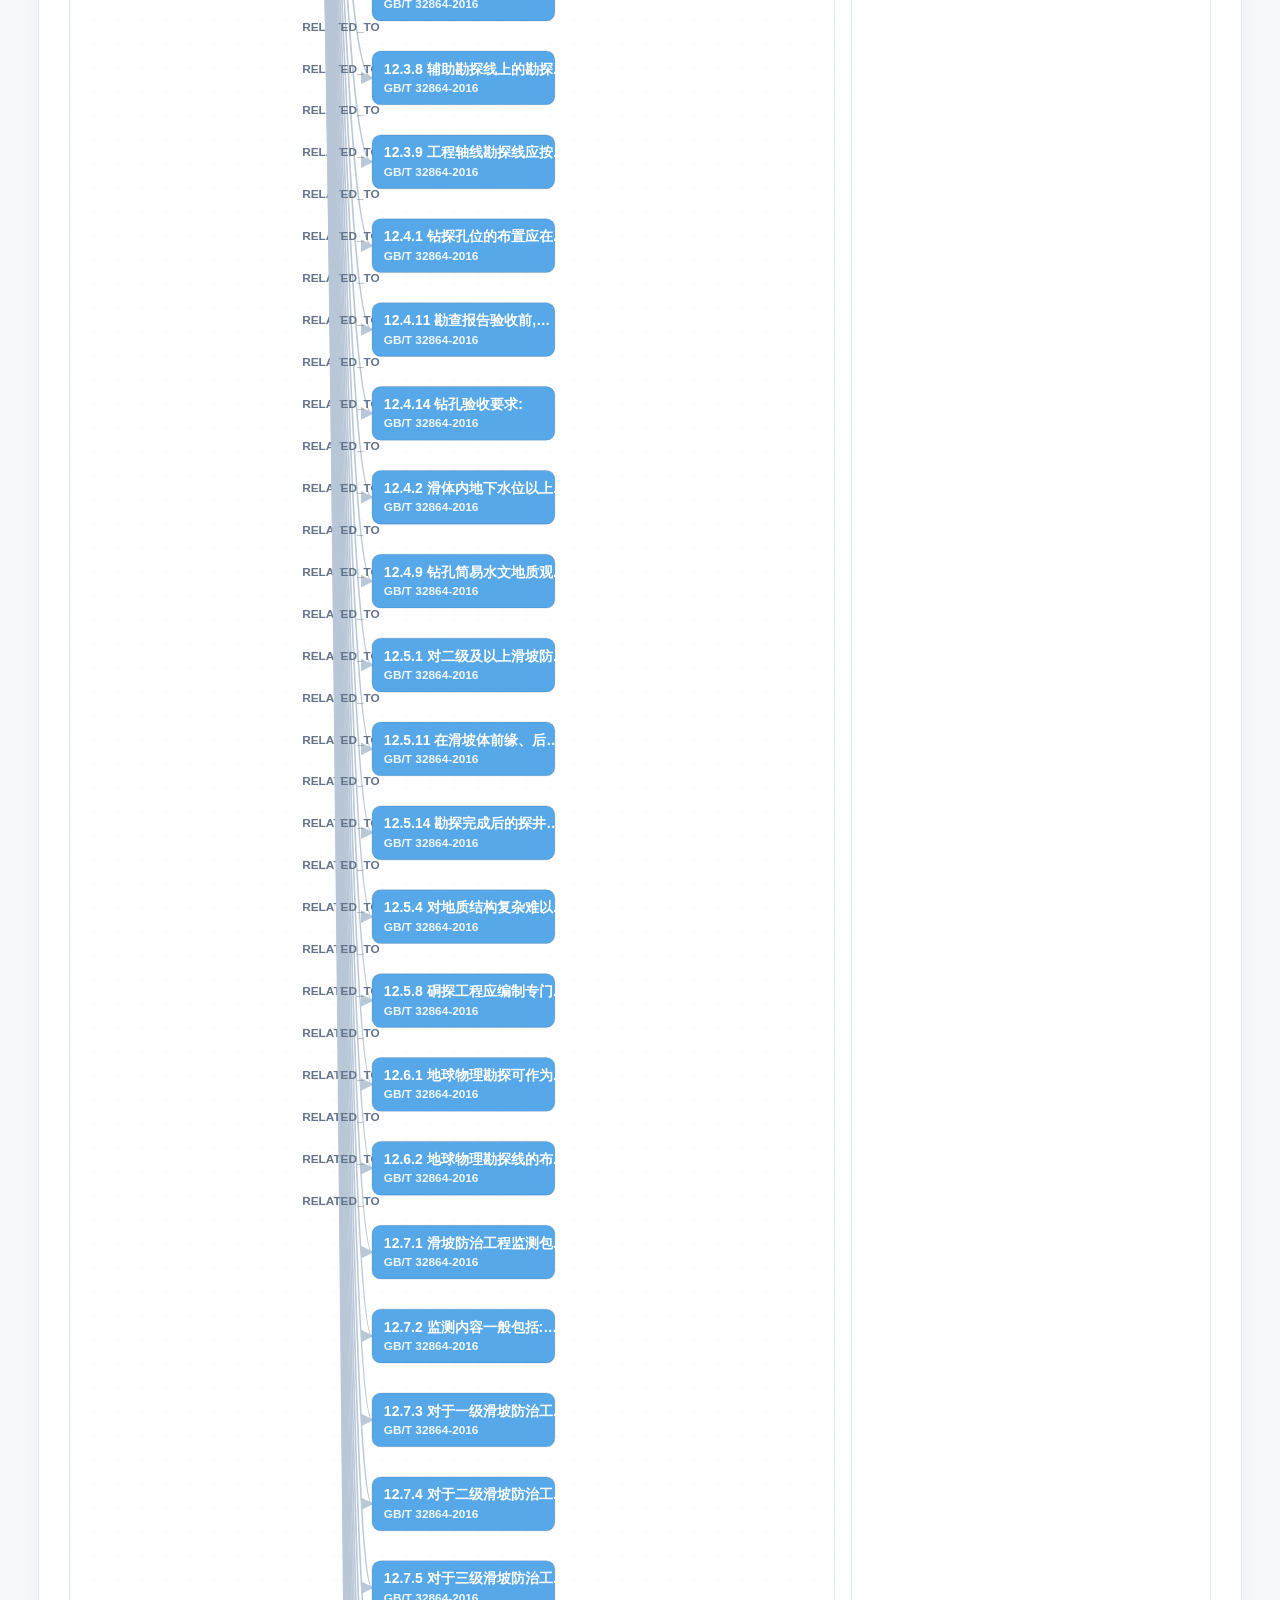
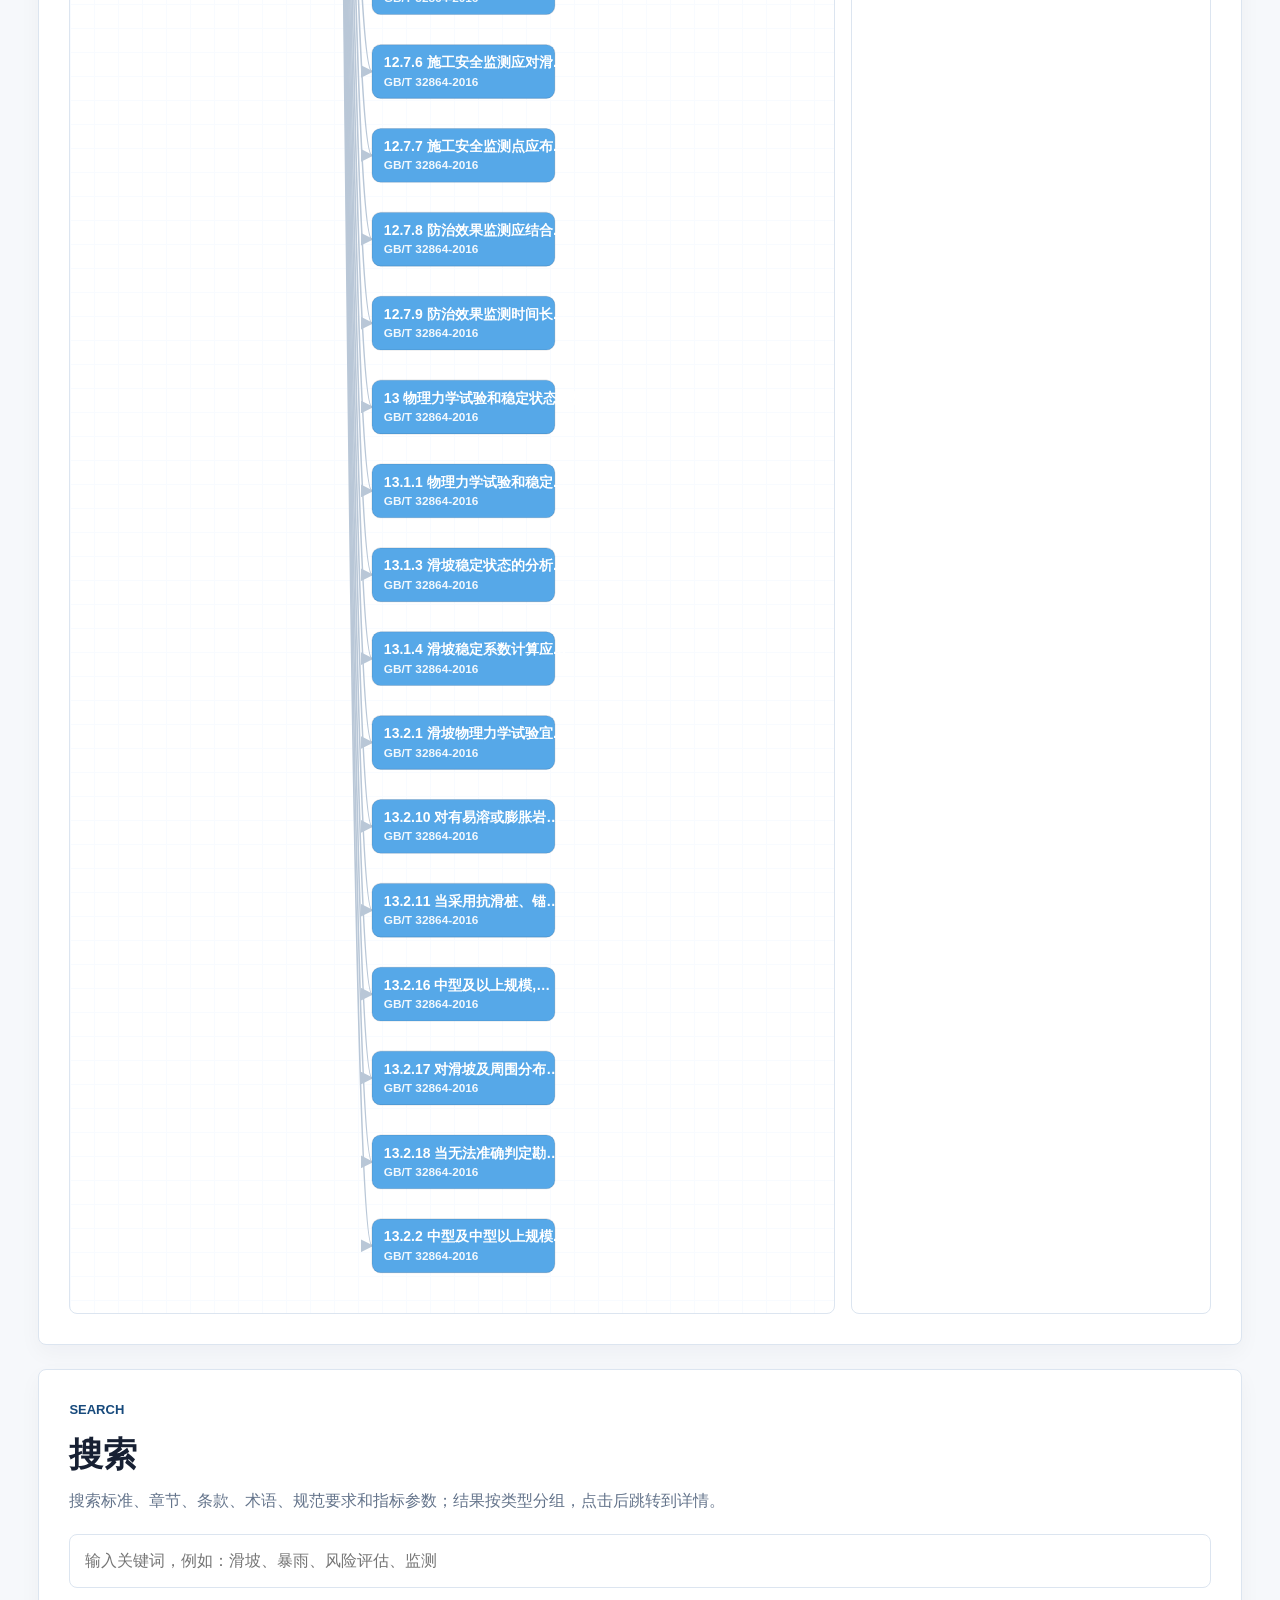
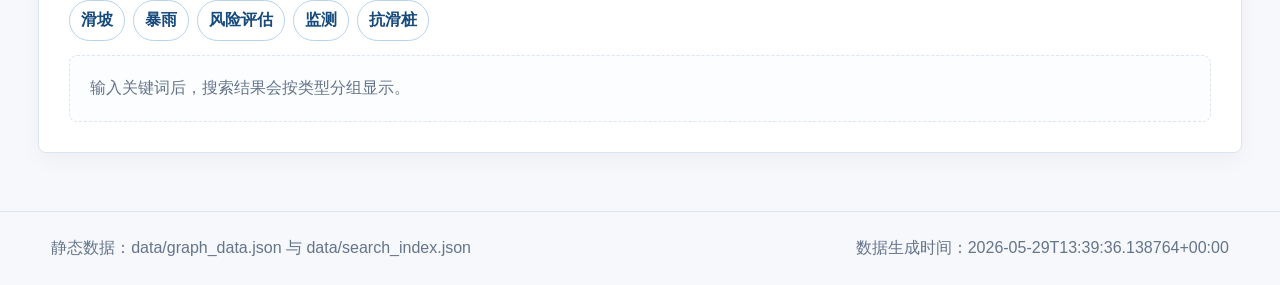
==== commit d85442c5: "improve knowledge graph website usability" ====
--- a/docs/index.html
+++ b/docs/index.html
@@ -7,6 +7,7 @@
   <link rel="stylesheet" href="assets/style.css">
 </head>
 <body>
+  <div class="loading-overlay" id="loadingState">正在加载知识图谱数据……</div>
   <header class="hero" id="home">
     <nav class="top-nav" aria-label="页面导航">
       <a href="#home">首页</a>
@@ -21,12 +22,33 @@
         <p class="eyebrow">GitHub Pages 静态知识图谱</p>
         <h1>地质灾害行业标准知识图谱</h1>
         <p class="subtitle">基于 6 篇行业标准构建的可视化知识图谱。</p>
+        <div class="hero-actions" aria-label="主要操作">
+          <a class="primary-action" href="#standards">开始浏览标准</a>
+          <a class="secondary-action" href="#search">搜索知识点</a>
+          <a class="secondary-action" href="#topics">查看专题图谱</a>
+        </div>
       </div>
       <div class="stats-grid" id="homeStats" aria-label="图谱统计"></div>
     </div>
   </header>
 
   <main>
+    <section class="section guide-section" id="guide">
+      <div class="section-heading">
+        <p class="eyebrow">Guide</p>
+        <h2>如何使用</h2>
+        <p>从结构到细节逐层浏览，也可以用搜索直接定位知识点。</p>
+      </div>
+      <div class="guide-grid">
+        <div class="guide-card"><strong>1</strong><span>先看图谱模式</span></div>
+        <div class="guide-card"><strong>2</strong><span>选择标准</span></div>
+        <div class="guide-card"><strong>3</strong><span>点击章节</span></div>
+        <div class="guide-card"><strong>4</strong><span>查看条款</span></div>
+        <div class="guide-card"><strong>5</strong><span>展开术语、要求、指标</span></div>
+        <div class="guide-card"><strong>6</strong><span>使用搜索定位知识点</span></div>
+      </div>
+    </section>
+
     <section class="section" id="schema">
       <div class="section-heading">
         <p class="eyebrow">Schema</p>
@@ -89,7 +111,10 @@
       <div class="topic-tabs" id="topicTabs"></div>
       <div class="topic-body">
         <div class="topic-graph" id="topicGraph"></div>
-        <div class="topic-list" id="topicList"></div>
+        <div class="topic-list-wrap">
+          <h3>相关条款列表</h3>
+          <div class="topic-list" id="topicList"></div>
+        </div>
       </div>
     </section>
 
@@ -102,6 +127,7 @@
       <div class="search-box">
         <input id="searchInput" type="search" placeholder="输入关键词，例如：滑坡、暴雨、风险评估、监测" autocomplete="off">
       </div>
+      <div class="popular-keywords" id="popularKeywords" aria-label="热门关键词"></div>
       <div class="search-results" id="searchResults"></div>
     </section>
   </main>
--- a/docs/assets/style.css
+++ b/docs/assets/style.css
@@ -40,6 +40,42 @@
   color: inherit;
 }
 
+.loading-overlay {
+  position: fixed;
+  inset: 0;
+  z-index: 100;
+  display: grid;
+  place-items: center;
+  color: var(--standard);
+  background: rgba(246, 248, 251, .96);
+  font-size: 20px;
+  font-weight: 800;
+}
+
+.loading-overlay.hidden {
+  display: none;
+}
+
+.load-error {
+  display: grid;
+  gap: 8px;
+  max-width: 560px;
+  padding: 22px;
+  color: #8a1f1f;
+  background: #fff7f7;
+  border: 1px solid #efb7b7;
+  border-radius: 8px;
+}
+
+.load-error strong {
+  font-size: 20px;
+}
+
+.load-error span,
+.load-error small {
+  color: #9f3a3a;
+}
+
 .hero {
   background: linear-gradient(135deg, #ffffff 0%, #eaf5ff 100%);
   border-bottom: 1px solid var(--line);
@@ -109,6 +145,41 @@
   font-size: clamp(17px, 2vw, 22px);
 }
 
+.hero-actions {
+  display: flex;
+  flex-wrap: wrap;
+  gap: 12px;
+  margin-top: 26px;
+}
+
+.primary-action,
+.secondary-action {
+  display: inline-flex;
+  align-items: center;
+  justify-content: center;
+  min-height: 44px;
+  padding: 10px 16px;
+  border-radius: 8px;
+  font-weight: 800;
+  text-decoration: none;
+}
+
+.primary-action {
+  color: #fff;
+  background: var(--standard);
+}
+
+.secondary-action {
+  color: var(--standard);
+  background: #fff;
+  border: 1px solid #b7d2ea;
+}
+
+.primary-action:hover,
+.secondary-action:hover {
+  filter: brightness(.96);
+}
+
 .stats-grid {
   display: grid;
   grid-template-columns: repeat(2, minmax(0, 1fr));
@@ -165,6 +236,38 @@
 .section-heading p:not(.eyebrow) {
   margin: 8px 0 0;
   color: var(--muted);
+}
+
+.guide-grid {
+  display: grid;
+  grid-template-columns: repeat(auto-fit, minmax(180px, 1fr));
+  gap: 12px;
+}
+
+.guide-card {
+  display: flex;
+  align-items: center;
+  gap: 12px;
+  min-height: 78px;
+  padding: 14px;
+  background: #fbfdff;
+  border: 1px solid var(--line);
+  border-radius: 8px;
+}
+
+.guide-card strong {
+  display: grid;
+  place-items: center;
+  width: 34px;
+  height: 34px;
+  flex: 0 0 auto;
+  color: #fff;
+  background: var(--standard);
+  border-radius: 50%;
+}
+
+.guide-card span {
+  font-weight: 800;
 }
 
 .schema-board {
@@ -311,6 +414,12 @@
   font-size: 18px;
 }
 
+.standard-desc {
+  margin: 10px 0 0;
+  color: var(--muted);
+  font-size: 14px;
+}
+
 .card-metrics {
   display: grid;
   grid-template-columns: repeat(3, 1fr);
@@ -337,7 +446,7 @@
 .clause-panel,
 .node-panel,
 .topic-graph,
-.topic-list {
+.topic-list-wrap {
   min-width: 0;
   padding: 16px;
   background: #fff;
@@ -471,6 +580,10 @@
   overflow: auto;
 }
 
+.topic-list-wrap h3 {
+  margin-bottom: 12px;
+}
+
 .topic-button {
   width: auto;
   font-weight: 800;
@@ -527,6 +640,29 @@
   box-shadow: 0 0 0 4px rgba(86, 168, 232, .16);
 }
 
+.popular-keywords {
+  display: flex;
+  flex-wrap: wrap;
+  gap: 8px;
+  margin-top: 12px;
+}
+
+.keyword-button,
+.copy-button {
+  padding: 7px 11px;
+  color: var(--standard);
+  background: #fff;
+  border: 1px solid #b7d2ea;
+  border-radius: 999px;
+  cursor: pointer;
+  font-weight: 800;
+}
+
+.keyword-button:hover,
+.copy-button:hover {
+  background: var(--soft);
+}
+
 .search-results {
   margin-top: 14px;
 }
@@ -551,6 +687,34 @@
   padding: 24px clamp(18px, 4vw, 56px);
   color: var(--muted);
   border-top: 1px solid var(--line);
+}
+
+.clause-actions {
+  display: flex;
+  flex-wrap: wrap;
+  gap: 8px;
+  margin: 0 0 12px;
+}
+
+.detail-block {
+  margin-top: 12px;
+  padding: 12px;
+  background: #fbfdff;
+  border: 1px solid var(--line);
+  border-radius: 8px;
+}
+
+.detail-block h5 {
+  margin: 0 0 8px;
+  color: #334155;
+  font-size: 15px;
+}
+
+mark {
+  padding: 0 2px;
+  color: #111827;
+  background: #fff0a6;
+  border-radius: 3px;
 }
 
 .empty {
